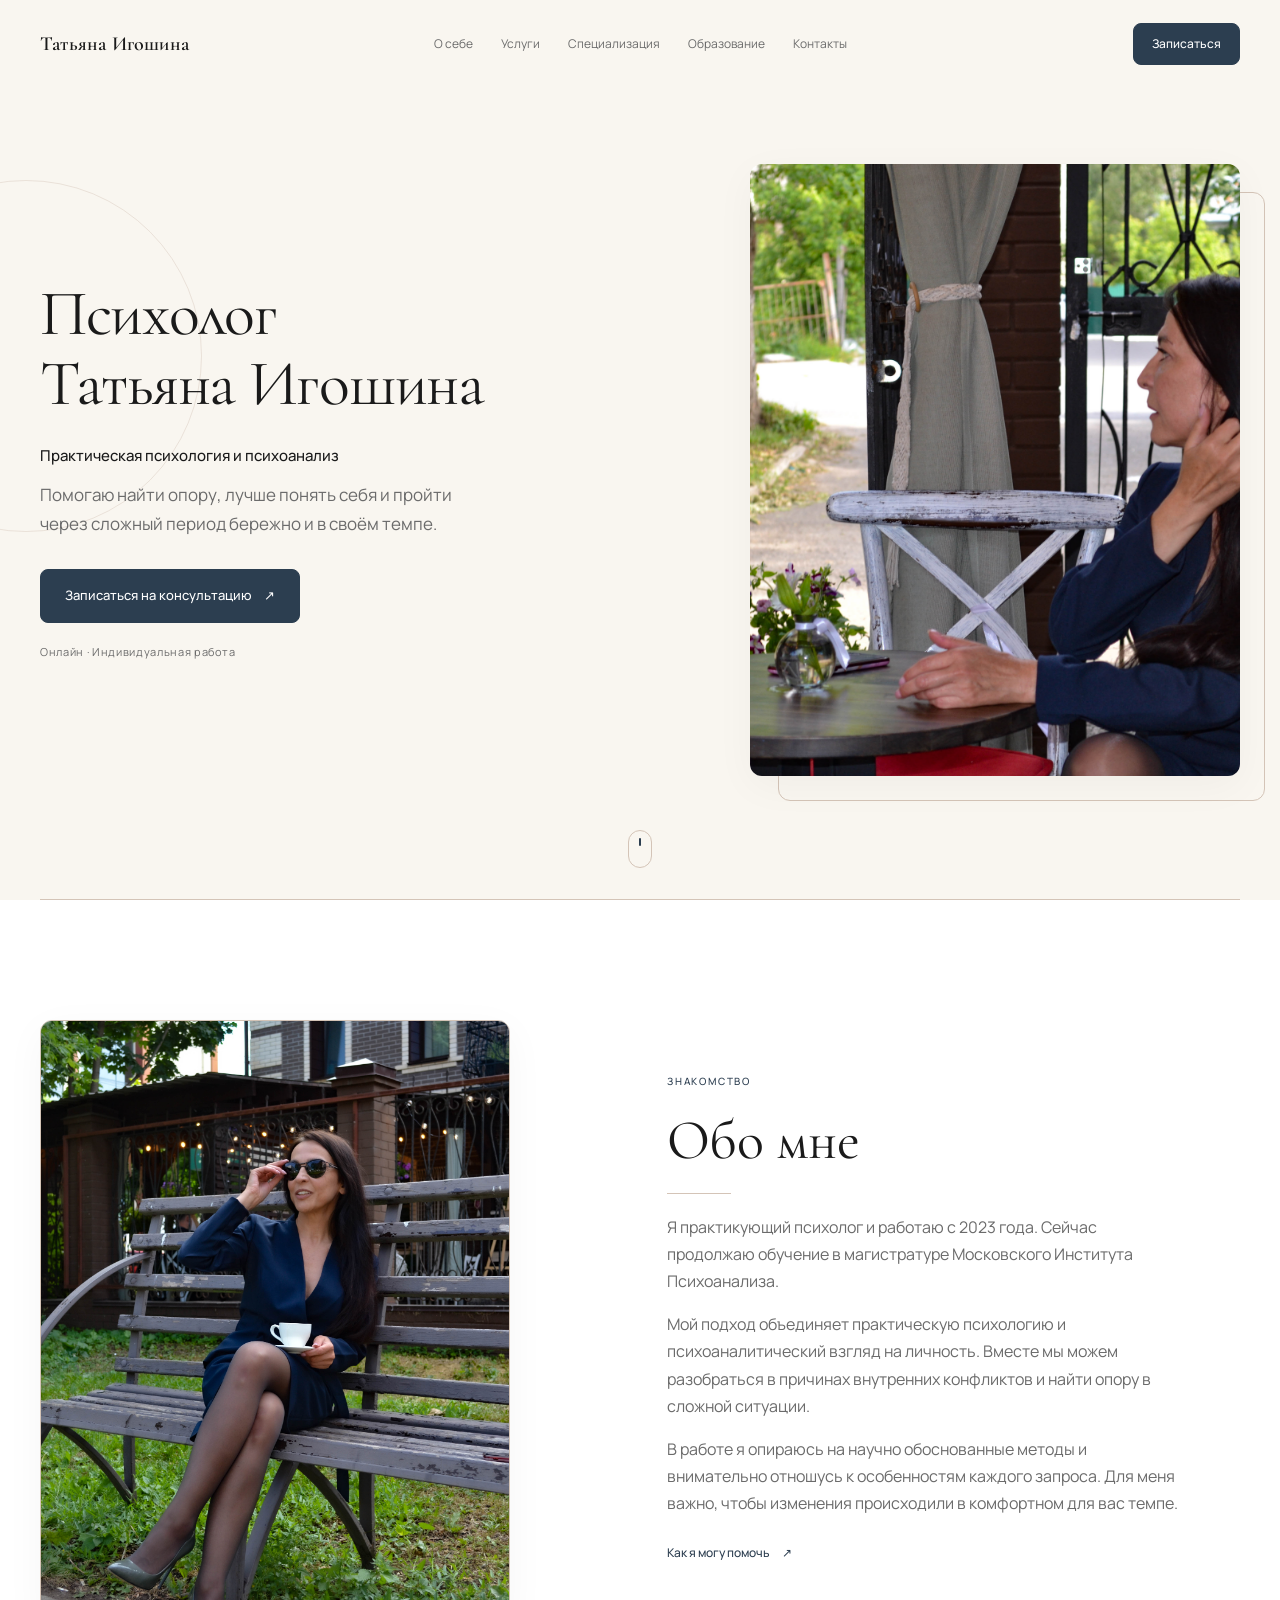
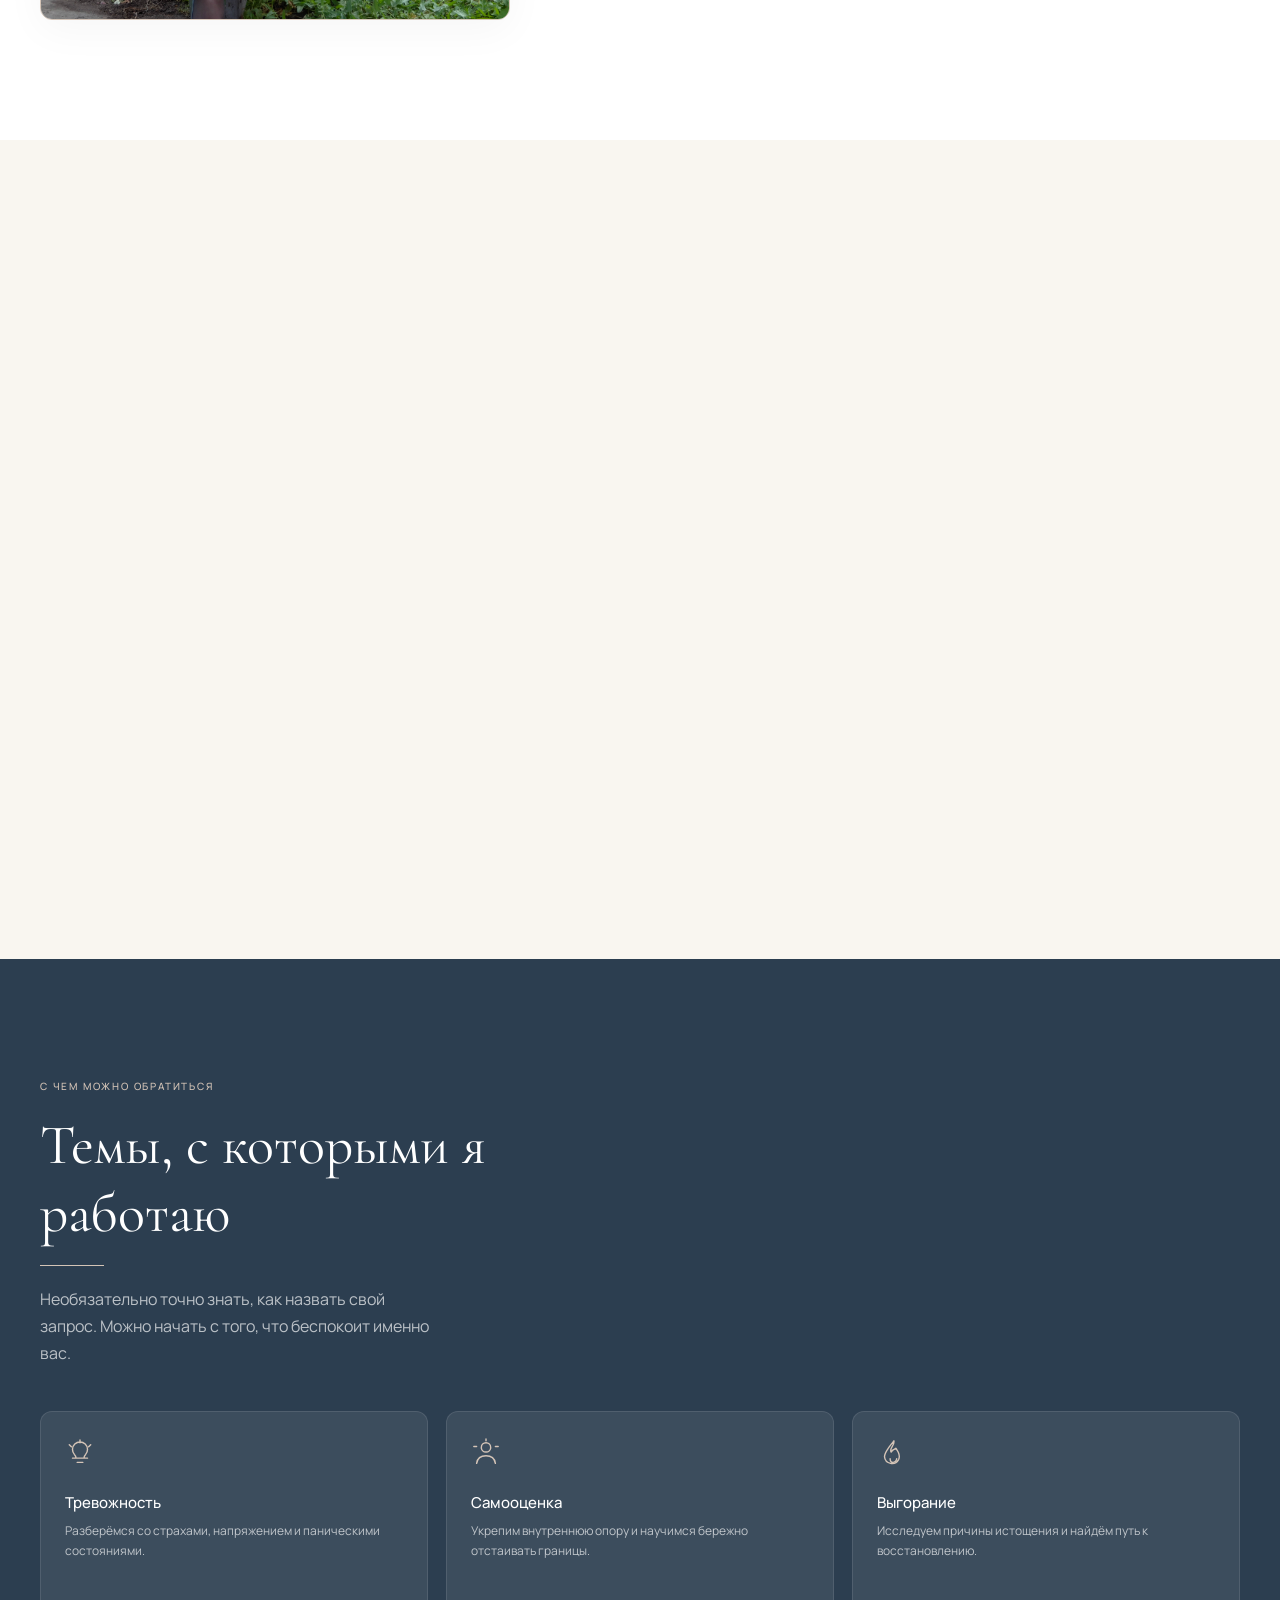
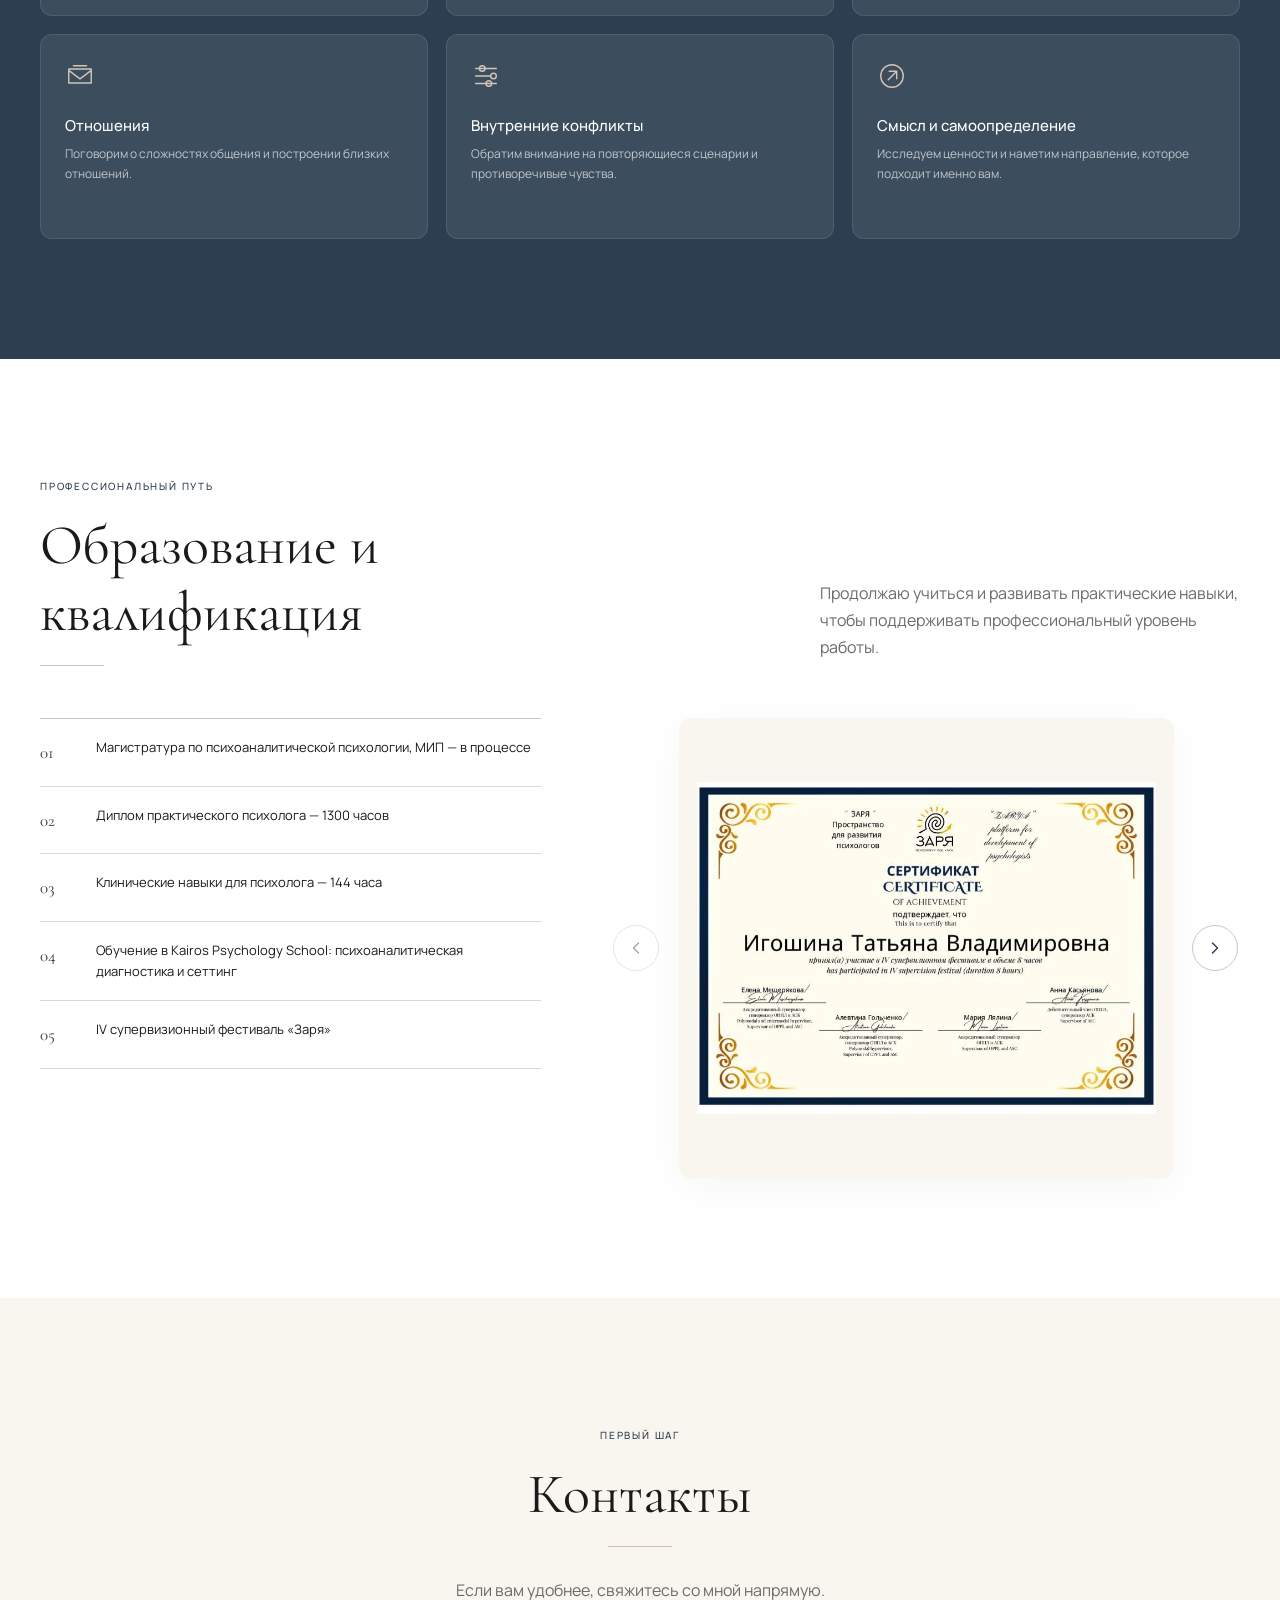
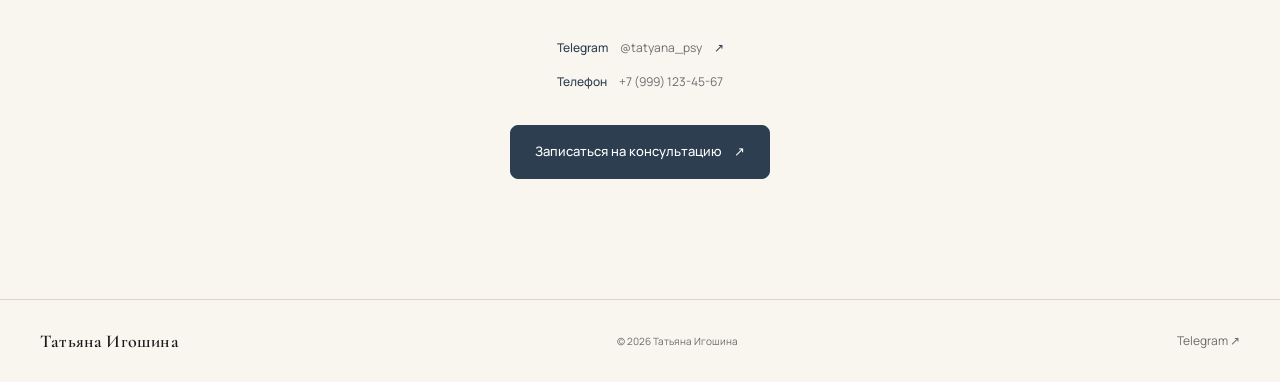
==== index.html @ d83c14a1 "initial commit" ====
<!doctype html>
<html lang="ru">
<head>
  <meta charset="utf-8">
  <meta name="viewport" content="width=device-width, initial-scale=1">
  <meta name="theme-color" content="#F9F6F0">
  <meta name="description" content="Татьяна Игошина — психолог. Практическая психология и психоанализ. Онлайн-консультации.">
  <title>Татьяна Игошина — психолог</title>
  <link rel="stylesheet" href="css/style.css">
  <script src="js/main.js" defer></script>
</head>
<body>
  <header class="site-header" id="site-header">
    <div class="container header-inner">
      <a class="wordmark" href="#home" aria-label="Татьяна Игошина — на главную">Татьяна Игошина</a>
      <button class="menu-toggle" type="button" aria-label="Открыть меню" aria-expanded="false" aria-controls="primary-nav">
        <span></span>
        <span></span>
      </button>
      <nav class="primary-nav" id="primary-nav" aria-label="Основная навигация">
        <a href="#about">О себе</a>
        <a href="#services">Услуги</a>
        <a href="#specialization">Специализация</a>
        <a href="#education">Образование</a>
        <a href="#contacts">Контакты</a>
      </nav>
      <a class="button button-header" href="booking.html">Записаться</a>
    </div>
  </header>

  <main>
    <section class="hero" id="home">
      <div class="container hero-layout">
        <div class="hero-copy reveal">
          <h1>Психолог<br>Татьяна Игошина</h1>
          <p class="hero-subtitle">Практическая психология и психоанализ</p>
          <p class="hero-description">Помогаю найти опору, лучше понять себя и пройти через сложный период бережно и в своём темпе.</p>
          <a class="button" href="booking.html">Записаться на консультацию <span aria-hidden="true">↗</span></a>
          <span class="hero-note">Онлайн · Индивидуальная работа</span>
        </div>
        <div class="hero-image-wrap reveal">
          <img class="hero-image" src="images/photo-2.jpeg" alt="Психолог Татьяна Игошина" fetchpriority="high">
        </div>
      </div>
      <a class="scroll-cue" href="#about" aria-label="Прокрутить к разделу «Обо мне»"><span></span></a>
    </section>

    <section class="section about-section" id="about">
      <div class="container about-layout">
        <div class="about-image-wrap reveal">
          <img class="about-image" src="images/photo-3.jpeg" alt="Татьяна Игошина, психолог" loading="lazy">
        </div>
        <div class="about-copy reveal">
          <p class="eyebrow">Знакомство</p>
          <h2>Обо мне</h2>
          <p>Я практикующий психолог и работаю с 2023 года. Сейчас продолжаю обучение в магистратуре Московского Института Психоанализа.</p>
          <p>Мой подход объединяет практическую психологию и психоаналитический взгляд на личность. Вместе мы можем разобраться в причинах внутренних конфликтов и найти опору в сложной ситуации.</p>
          <p>В работе я опираюсь на научно обоснованные методы и внимательно отношусь к особенностям каждого запроса. Для меня важно, чтобы изменения происходили в комфортном для вас темпе.</p>
          <a class="text-link" href="#services">Как я могу помочь <span aria-hidden="true">↗</span></a>
        </div>
      </div>
    </section>

    <section class="section services-section" id="services">
      <div class="container">
        <div class="section-heading reveal">
          <div>
            <p class="eyebrow">Формат работы</p>
            <h2>Услуги</h2>
          </div>
          <p class="section-intro">Выберем формат, который подходит вашему запросу и тому, что происходит в вашей жизни сейчас.</p>
        </div>
        <div class="service-grid">
          <article class="service-card reveal">
            <span class="card-number">01</span>
            <h3>Психологическое консультирование</h3>
            <p>Разбор конкретной ситуации, поиск ресурсов и возможных путей решения. Подходит, когда важно прояснить происходящее и определить следующие шаги.</p>
            <div class="service-price">
              <span class="price">3000 ₽</span>
              <span class="price-caption">онлайн-консультация</span>
            </div>
            <a class="card-link" href="booking.html" aria-label="Записаться на психологическое консультирование">Записаться <span aria-hidden="true">↗</span></a>
          </article>
          <article class="service-card reveal">
            <span class="card-number">02</span>
            <h3>Психоаналитическая терапия</h3>
            <p>Более глубокая работа с внутренними переживаниями, повторяющимися жизненными сценариями и бессознательными процессами.</p>
            <div class="service-price">
              <span class="price">3000 ₽</span>
              <span class="price-caption">онлайн-консультация</span>
            </div>
            <a class="card-link" href="booking.html" aria-label="Записаться на психоаналитическую терапию">Записаться <span aria-hidden="true">↗</span></a>
          </article>
        </div>
      </div>
    </section>

    <section class="section specialization-section" id="specialization">
      <div class="container specialization-layout">
        <div class="specialization-heading reveal">
          <p class="eyebrow">С чем можно обратиться</p>
          <h2>Темы, с которыми я работаю</h2>
          <p>Необязательно точно знать, как назвать свой запрос. Можно начать с того, что беспокоит именно вас.</p>
        </div>
        <div class="specialization-grid">
          <article class="specialization-card reveal">
            <svg class="specialization-icon" viewBox="0 0 32 32" aria-hidden="true"><path d="M8 21.5h16M10 17.5a8 8 0 1 1 12 0c-1.2 1.1-1.8 2.2-1.8 4h-8.4c0-1.8-.6-2.9-1.8-4ZM13 26h6M16 2v3M4.6 7.2l2.2 2.2M27.4 7.2l-2.2 2.2"/></svg>
            <h3>Тревожность</h3>
            <p>Разберёмся со страхами, напряжением и паническими состояниями.</p>
          </article>
          <article class="specialization-card reveal">
            <svg class="specialization-icon" viewBox="0 0 32 32" aria-hidden="true"><circle cx="16" cy="10" r="5"/><path d="M6 27c.8-5.3 4.2-8 10-8s9.2 2.7 10 8M3 9h3M26 9h3M16 1v2"/></svg>
            <h3>Самооценка</h3>
            <p>Укрепим внутреннюю опору и научимся бережно отстаивать границы.</p>
          </article>
          <article class="specialization-card reveal">
            <svg class="specialization-icon" viewBox="0 0 32 32" aria-hidden="true"><path d="M18 3c1 6-5 7-3 12 1-2 3-3 5-4 4 5 5 8 3 12a8 8 0 0 1-15-3c0-5 4-9 10-17Z"/><path d="M14 22c0 2 1 4 3 4s4-2 4-4"/></svg>
            <h3>Выгорание</h3>
            <p>Исследуем причины истощения и найдём путь к восстановлению.</p>
          </article>
          <article class="specialization-card reveal">
            <svg class="specialization-icon" viewBox="0 0 32 32" aria-hidden="true"><path d="M4 8.5h24v15H4zM4 10l12 9 12-9M9 5h14"/></svg>
            <h3>Отношения</h3>
            <p>Поговорим о сложностях общения и построении близких отношений.</p>
          </article>
          <article class="specialization-card reveal">
            <svg class="specialization-icon" viewBox="0 0 32 32" aria-hidden="true"><path d="M5 8h22M5 16h16M5 24h22"/><circle cx="24" cy="16" r="3"/><circle cx="12" cy="8" r="3"/><circle cx="19" cy="24" r="3"/></svg>
            <h3>Внутренние конфликты</h3>
            <p>Обратим внимание на повторяющиеся сценарии и противоречивые чувства.</p>
          </article>
          <article class="specialization-card reveal">
            <svg class="specialization-icon" viewBox="0 0 32 32" aria-hidden="true"><circle cx="16" cy="16" r="12"/><path d="M12 20 21 11M13 11h8v8"/></svg>
            <h3>Смысл и самоопределение</h3>
            <p>Исследуем ценности и наметим направление, которое подходит именно вам.</p>
          </article>
        </div>
      </div>
    </section>

    <section class="section education-section" id="education">
      <div class="container">
        <div class="section-heading education-heading reveal">
          <div>
            <p class="eyebrow">Профессиональный путь</p>
            <h2>Образование и квалификация</h2>
          </div>
          <p class="section-intro">Продолжаю учиться и развивать практические навыки, чтобы поддерживать профессиональный уровень работы.</p>
        </div>
        <div class="education-layout">
          <div class="education-list reveal">
            <div class="education-item">
              <span class="education-marker">01</span>
              <p>Магистратура по психоаналитической психологии, МИП — в процессе</p>
            </div>
            <div class="education-item">
              <span class="education-marker">02</span>
              <p>Диплом практического психолога — 1300 часов</p>
            </div>
            <div class="education-item">
              <span class="education-marker">03</span>
              <p>Клинические навыки для психолога — 144 часа</p>
            </div>
            <div class="education-item">
              <span class="education-marker">04</span>
              <p>Обучение в Kairos Psychology School: психоаналитическая диагностика и сеттинг</p>
            </div>
            <div class="education-item">
              <span class="education-marker">05</span>
              <p>IV супервизионный фестиваль «Заря»</p>
            </div>
          </div>
          <div class="diploma-slider reveal" data-active-slide="0" role="region" aria-roledescription="Карусель дипломов" aria-label="Документы об образовании">
            <button class="slider-arrow slider-arrow-previous" type="button" aria-label="Предыдущий диплом">
              <svg viewBox="0 0 24 24" aria-hidden="true"><path d="m15 18-6-6 6-6"/></svg>
            </button>
            <div class="diploma-viewport" aria-live="polite">
              <div class="diploma-track">
            <a class="diploma-slide" href="images/diploma-1.jpeg" target="_blank" rel="noopener noreferrer" aria-label="Открыть документ об образовании 1">
              <img src="images/diploma-1.jpeg" alt="Документ об образовании 1" loading="lazy">
            </a>
            <a class="diploma-slide" href="images/diploma-2.jpeg" target="_blank" rel="noopener noreferrer" aria-label="Открыть документ об образовании 2" inert>
              <img src="images/diploma-2.jpeg" alt="Документ об образовании 2" loading="lazy">
            </a>
            <a class="diploma-slide" href="images/diploma-3.jpeg" target="_blank" rel="noopener noreferrer" aria-label="Открыть документ об образовании 3" inert>
              <img src="images/diploma-3.jpeg" alt="Документ об образовании 3" loading="lazy">
            </a>
            <a class="diploma-slide" href="images/diploma-4.jpeg" target="_blank" rel="noopener noreferrer" aria-label="Открыть документ об образовании 4" inert>
              <img src="images/diploma-4.jpeg" alt="Документ об образовании 4" loading="lazy">
            </a>
            <a class="diploma-slide" href="images/diploma-5.jpeg" target="_blank" rel="noopener noreferrer" aria-label="Открыть документ об образовании 5" inert>
              <img src="images/diploma-5.jpeg" alt="Документ об образовании 5" loading="lazy">
            </a>
            <a class="diploma-slide" href="images/diploma-6.jpeg" target="_blank" rel="noopener noreferrer" aria-label="Открыть документ об образовании 6" inert>
              <img src="images/diploma-6.jpeg" alt="Документ об образовании 6" loading="lazy">
            </a>
              </div>
            </div>
            <button class="slider-arrow slider-arrow-next" type="button" aria-label="Следующий диплом">
              <svg viewBox="0 0 24 24" aria-hidden="true"><path d="m9 18 6-6-6-6"/></svg>
            </button>
          </div>
        </div>
      </div>
    </section>

    <section class="section contacts-section" id="contacts">
      <div class="container contacts-layout contacts-simple">
        <div class="contacts-copy reveal">
          <p class="eyebrow">Первый шаг</p>
          <h2>Контакты</h2>
          <p>Если вам удобнее, свяжитесь со мной напрямую.</p>
          <div class="contact-links">
            <a href="https://t.me/tatyana_psy" target="_blank" rel="noopener noreferrer">Telegram <span>@tatyana_psy</span> <span aria-hidden="true">↗</span></a>
            <a href="tel:+79991234567">Телефон <span>+7 (999) 123-45-67</span></a>
          </div>
          <a class="button contacts-booking-link" href="booking.html">Записаться на консультацию <span aria-hidden="true">↗</span></a>
        </div>
      </div>
    </section>
  </main>

  <footer class="site-footer">
    <div class="container footer-inner">
      <a class="wordmark footer-wordmark" href="#home">Татьяна Игошина</a>
      <p>© 2026 Татьяна Игошина</p>
      <a class="footer-social" href="https://t.me/tatyana_psy" target="_blank" rel="noopener noreferrer">Telegram <span aria-hidden="true">↗</span></a>
    </div>
  </footer>
</body>
</html>
---- css/style.css ----
:root {
  --color-bg: #F9F6F0;
  --color-surface: #FFFFFF;
  --color-text: #1A1A1A;
  --color-text-muted: #6B6B6B;
  --color-accent: #2C3E50;
  --color-accent-light: #D4C4B7;
  --font-heading: "Cormorant", Georgia, serif;
  --font-body: "Manrope", Arial, sans-serif;
  --shadow-soft: 0 10px 40px rgba(0, 0, 0, 0.04);
  --shadow-hover: 0 18px 48px rgba(0, 0, 0, 0.1);
  --container-width: 1200px;
}

@font-face {
  font-family: "Cormorant";
  src: url("../fonts/CormorantGaramond-Cyrillic.woff2") format("woff2");
  font-style: normal;
  font-weight: 400 600;
  font-display: block;
  unicode-range: U+0301, U+0400-045F, U+0490-0491, U+04B0-04B1, U+2116;
}

@font-face {
  font-family: "Cormorant";
  src: url("../fonts/CormorantGaramond-LatinExt.woff2") format("woff2");
  font-style: normal;
  font-weight: 400 600;
  font-display: block;
  unicode-range: U+0100-02BA, U+02BD-02C5, U+02C7-02CC, U+02CE-02D7, U+02DD-02FF, U+0304, U+0308, U+0329, U+1D00-1DBF, U+1E00-1E9F, U+1EF2-1EFF, U+2020, U+20A0-20AB, U+20AD-20C4, U+2113, U+2C60-2C7F, U+A720-A7FF;
}

@font-face {
  font-family: "Cormorant";
  src: url("../fonts/CormorantGaramond-Latin.woff2") format("woff2");
  font-style: normal;
  font-weight: 400 600;
  font-display: block;
  unicode-range: U+0000-00FF, U+0131, U+0152-0153, U+02BB-02BC, U+02C6, U+02DA, U+02DC, U+0304, U+0308, U+0329, U+2000-206F, U+20AC, U+2122, U+2191, U+2193, U+2212, U+2215, U+FEFF, U+FFFD;
}

@font-face {
  font-family: "Manrope";
  src: url("../fonts/Manrope-Cyrillic.woff2") format("woff2");
  font-style: normal;
  font-weight: 400 500;
  font-display: block;
  unicode-range: U+0301, U+0400-045F, U+0490-0491, U+04B0-04B1, U+2116;
}

@font-face {
  font-family: "Manrope";
  src: url("../fonts/Manrope-LatinExt.woff2") format("woff2");
  font-style: normal;
  font-weight: 400 500;
  font-display: block;
  unicode-range: U+0100-02BA, U+02BD-02C5, U+02C7-02CC, U+02CE-02D7, U+02DD-02FF, U+0304, U+0308, U+0329, U+1D00-1DBF, U+1E00-1E9F, U+1EF2-1EFF, U+2020, U+20A0-20AB, U+20AD-20C4, U+2113, U+2C60-2C7F, U+A720-A7FF;
}

@font-face {
  font-family: "Manrope";
  src: url("../fonts/Manrope-Latin.woff2") format("woff2");
  font-style: normal;
  font-weight: 400 500;
  font-display: block;
  unicode-range: U+0000-00FF, U+0131, U+0152-0153, U+02BB-02BC, U+02C6, U+02DA, U+02DC, U+0304, U+0308, U+0329, U+2000-206F, U+20AC, U+2122, U+2191, U+2193, U+2212, U+2215, U+FEFF, U+FFFD;
}

* {
  box-sizing: border-box;
}

html {
  scroll-behavior: smooth;
  scroll-padding-top: 96px;
}

body {
  margin: 0;
  background: var(--color-bg);
  color: var(--color-text);
  font-family: var(--font-body);
  font-size: 16px;
  font-weight: 400;
  line-height: 1.7;
}

body,
button,
input {
  font-family: var(--font-body);
}

button,
input,
a {
  -webkit-tap-highlight-color: transparent;
}

a {
  color: inherit;
  text-decoration: none;
}

button,
input {
  font-size: inherit;
}

button:focus-visible,
input:focus-visible,
a:focus-visible {
  outline: 2px solid var(--color-accent);
  outline-offset: 4px;
}

img {
  display: block;
  max-width: 100%;
}

h1,
h2,
h3,
p {
  margin-top: 0;
}

h1,
h2,
h3 {
  color: var(--color-text);
  font-family: var(--font-heading);
  font-weight: 400;
}

h1 {
  margin-bottom: 24px;
  font-size: 64px;
  letter-spacing: -0.02em;
  line-height: 1.1;
}

h2 {
  margin-bottom: 30px;
  font-size: 56px;
  line-height: 1.2;
}

h2::after {
  display: block;
  width: 64px;
  height: 1px;
  margin-top: 18px;
  background: var(--color-accent-light);
  content: "";
}

h3 {
  margin-bottom: 16px;
  font-size: 24px;
  font-weight: 600;
  line-height: 1.25;
}

p {
  color: var(--color-text-muted);
  font-size: 16px;
  line-height: 1.7;
}

.container {
  width: min(var(--container-width), calc(100% - 80px));
  margin: 0 auto;
}

.section {
  padding: 120px 0;
}

.site-header {
  position: fixed;
  z-index: 20;
  inset: 0 0 auto;
  height: 88px;
  transition: background-color 240ms ease, box-shadow 240ms ease, backdrop-filter 240ms ease;
}

.site-header.is-scrolled {
  background: rgba(249, 246, 240, 0.92);
  box-shadow: 0 4px 24px rgba(26, 26, 26, 0.06);
  backdrop-filter: blur(14px);
}

.header-inner {
  position: relative;
  display: flex;
  height: 100%;
  align-items: center;
  justify-content: space-between;
  gap: 28px;
}

.wordmark {
  flex: 0 0 auto;
  color: var(--color-text);
  font-family: var(--font-heading);
  font-size: 20px;
  font-weight: 600;
  letter-spacing: 0.01em;
}

.primary-nav {
  position: absolute;
  left: 50%;
  display: flex;
  align-items: center;
  gap: 28px;
  transform: translateX(-50%);
}

.primary-nav a,
.footer-social {
  color: var(--color-text-muted);
  font-size: 12px;
  transition: color 180ms ease;
}

.primary-nav a:hover,
.footer-social:hover {
  color: var(--color-accent);
}

.button {
  display: inline-flex;
  min-height: 54px;
  align-items: center;
  justify-content: center;
  gap: 12px;
  padding: 0 24px;
  border: 1px solid var(--color-accent);
  border-radius: 8px;
  background: var(--color-accent);
  color: var(--color-surface);
  font-size: 13px;
  font-weight: 500;
  line-height: 1.3;
  transition: background-color 180ms ease, border-color 180ms ease, transform 180ms ease;
}

.button:hover {
  transform: translateY(-2px);
  border-color: #1F2F3D;
  background: #1F2F3D;
}

.button-header {
  justify-content: flex-end;
  min-height: 42px;
  padding: 0 18px;
  font-size: 12px;
}

.menu-toggle {
  display: none;
}

.hero {
  position: relative;
  display: flex;
  min-height: 100vh;
  align-items: center;
  padding: 112px 0 72px;
  overflow: hidden;
}

.hero::after {
  position: absolute;
  right: max(20px, calc((100% - var(--container-width)) / 2));
  bottom: 0;
  left: max(20px, calc((100% - var(--container-width)) / 2));
  height: 1px;
  background: var(--color-accent-light);
  content: "";
}

.hero::before {
  position: absolute;
  top: 20%;
  left: -150px;
  width: 350px;
  height: 350px;
  border: 1px solid rgba(212, 196, 183, 0.42);
  border-radius: 50%;
  content: "";
  pointer-events: none;
}

.hero-layout {
  display: grid;
  grid-template-columns: 1fr 0.88fr;
  align-items: center;
  gap: 72px;
}

.hero-copy {
  max-width: 590px;
  padding: 32px 0;
}

.eyebrow {
  margin-bottom: 18px;
  color: var(--color-accent);
  font-size: 10px;
  font-weight: 500;
  letter-spacing: 0.18em;
  line-height: 1.5;
  text-transform: uppercase;
}

.hero-copy h1 {
  max-width: 600px;
}

.hero-subtitle {
  margin-bottom: 12px;
  color: var(--color-text);
  font-size: 15px;
  font-weight: 500;
}

.hero-description {
  max-width: 460px;
  margin-bottom: 30px;
  font-size: 17px;
}

.hero-note {
  display: block;
  margin-top: 20px;
  color: var(--color-text-muted);
  font-size: 11px;
  letter-spacing: 0.06em;
}

.hero-image-wrap {
  position: relative;
  width: 100%;
  max-width: 490px;
  justify-self: end;
}

.hero-image-wrap::before {
  position: absolute;
  z-index: -1;
  top: 28px;
  right: -25px;
  bottom: -25px;
  left: 28px;
  border: 1px solid var(--color-accent-light);
  border-radius: 12px;
  content: "";
}

.hero-image {
  width: 100%;
  height: min(68vh, 640px);
  min-height: 430px;
  border-radius: 12px;
  box-shadow: var(--shadow-soft);
  object-fit: cover;
  object-position: center 35%;
}

.scroll-cue {
  position: absolute;
  bottom: 32px;
  left: 50%;
  display: flex;
  width: 24px;
  height: 38px;
  justify-content: center;
  border: 1px solid var(--color-accent-light);
  border-radius: 20px;
  transform: translateX(-50%);
}

.scroll-cue span {
  width: 2px;
  height: 8px;
  margin-top: 7px;
  border-radius: 2px;
  background: var(--color-accent);
  animation: scroll-pulse 1.6s ease-in-out infinite;
}

.about-section {
  background: var(--color-surface);
}

.about-layout {
  display: grid;
  grid-template-columns: 0.92fr 1fr;
  align-items: center;
  gap: 100px;
}

.about-image-wrap {
  position: relative;
  max-width: 470px;
}

.about-image {
  width: 100%;
  height: 600px;
  border: 1px solid var(--color-accent-light);
  border-radius: 12px;
  box-shadow: var(--shadow-soft);
  object-fit: cover;
  object-position: center;
}

.about-copy {
  max-width: 520px;
}

.about-copy h2 {
  margin-bottom: 20px;
}

.about-copy p:not(.eyebrow) {
  margin-bottom: 16px;
}

.text-link {
  display: inline-flex;
  align-items: center;
  gap: 12px;
  margin-top: 10px;
  color: var(--color-accent);
  font-size: 12px;
  font-weight: 500;
}

.text-link span,
.card-link span {
  transition: transform 180ms ease;
}

.text-link:hover span,
.card-link:hover span {
  transform: translate(3px, -3px);
}

.section-heading {
  display: flex;
  align-items: end;
  justify-content: space-between;
  gap: 48px;
  margin-bottom: 52px;
}

.section-heading h2 {
  margin-bottom: 0;
}

.section-intro {
  max-width: 420px;
  margin-bottom: 4px;
}

.service-grid {
  display: grid;
  grid-template-columns: repeat(2, minmax(0, 1fr));
  gap: 28px;
}

.service-card {
  position: relative;
  display: flex;
  min-height: 390px;
  flex-direction: column;
  padding: 40px;
  border-radius: 12px;
  background: var(--color-surface);
  box-shadow: var(--shadow-soft);
  transition: transform 240ms ease, box-shadow 240ms ease;
}

.service-card:hover {
  transform: translateY(-5px);
  box-shadow: var(--shadow-hover);
}

.card-number {
  display: block;
  margin-bottom: 26px;
  color: var(--color-accent-light);
  font-family: var(--font-heading);
  font-size: 21px;
}

.service-card h3 {
  max-width: 430px;
}

.service-card > p {
  max-width: 480px;
  margin-bottom: 26px;
}

.service-price {
  display: flex;
  align-items: baseline;
  gap: 12px;
  margin-top: auto;
}

.price {
  color: var(--color-accent);
  font-size: 25px;
  font-weight: 500;
  letter-spacing: -0.04em;
}

.price-caption {
  color: var(--color-text-muted);
  font-size: 11px;
}

.card-link {
  display: flex;
  align-items: center;
  justify-content: space-between;
  margin-top: 22px;
  padding: 13px 16px;
  border: 1px solid var(--color-accent);
  border-radius: 8px;
  background: transparent;
  color: var(--color-accent);
  font-size: 12px;
  font-weight: 500;
  transition: background-color 200ms ease, color 200ms ease, box-shadow 200ms ease, transform 200ms ease;
}

.card-link:hover {
  transform: translateY(-2px);
  background: var(--color-accent);
  color: var(--color-surface);
  box-shadow: 0 8px 20px rgba(44, 62, 80, 0.2);
}

.specialization-section {
  background: var(--color-accent);
}

.specialization-layout {
  display: grid;
  grid-template-columns: 1fr;
  gap: 44px;
}

.specialization-heading .eyebrow {
  color: var(--color-accent-light);
}

.specialization-heading h2 {
  max-width: 620px;
  margin-bottom: 20px;
  color: var(--color-surface);
}

.specialization-heading > p:last-child {
  max-width: 390px;
  margin-bottom: 0;
  color: rgba(255, 255, 255, 0.68);
}

.specialization-grid {
  display: grid;
  grid-template-columns: repeat(3, minmax(0, 1fr));
  gap: 18px;
}

.specialization-card {
  min-height: 205px;
  padding: 26px 24px;
  border: 1px solid rgba(255, 255, 255, 0.1);
  border-radius: 12px;
  background: rgba(255, 255, 255, 0.08);
  transition: transform 240ms ease, background-color 240ms ease, box-shadow 240ms ease;
}

.specialization-card:hover {
  transform: translateY(-5px);
  background: rgba(255, 255, 255, 0.13);
  box-shadow: 0 14px 34px rgba(12, 24, 35, 0.2);
}

.specialization-icon {
  width: 30px;
  height: 30px;
  margin-bottom: 16px;
  fill: none;
  stroke: var(--color-accent-light);
  stroke-linecap: round;
  stroke-linejoin: round;
  stroke-width: 1.5;
}

.specialization-card h3 {
  margin-bottom: 8px;
  color: var(--color-surface);
  font-family: var(--font-body);
  font-size: 15px;
  font-weight: 500;
  line-height: 1.4;
}

.specialization-card p {
  margin-bottom: 0;
  color: rgba(255, 255, 255, 0.68);
  font-size: 12px;
  line-height: 1.6;
}

.education-section {
  background: var(--color-surface);
}

.education-heading {
  align-items: end;
}

.education-heading h2 {
  max-width: 540px;
}

.education-layout {
  display: grid;
  grid-template-columns: 0.8fr 1fr;
  align-items: start;
  gap: 72px;
}

.education-list {
  border-top: 1px solid var(--color-accent-light);
}

.education-item {
  display: grid;
  grid-template-columns: 42px 1fr;
  gap: 14px;
  padding: 18px 0;
  border-bottom: 1px solid rgba(212, 196, 183, 0.7);
}

.education-marker {
  padding-top: 2px;
  color: var(--color-accent);
  font-family: var(--font-heading);
  font-size: 17px;
}

.education-item p {
  margin-bottom: 0;
  color: var(--color-text);
  font-size: 13px;
  line-height: 1.6;
}

.diploma-slider {
  display: grid;
  grid-template-columns: 48px minmax(0, 1fr) 48px;
  align-items: center;
  gap: 18px;
  min-width: 0;
}

.diploma-viewport {
  min-width: 0;
  overflow: hidden;
  border-radius: 12px;
  background: var(--color-bg);
  box-shadow: var(--shadow-soft);
}

.diploma-track {
  display: flex;
  align-items: stretch;
  transition: transform 520ms cubic-bezier(0.22, 0.61, 0.36, 1);
  will-change: transform;
}

.diploma-slider[data-active-slide="0"] .diploma-track {
  transform: translateX(0);
}

.diploma-slider[data-active-slide="1"] .diploma-track {
  transform: translateX(-100%);
}

.diploma-slider[data-active-slide="2"] .diploma-track {
  transform: translateX(-200%);
}

.diploma-slider[data-active-slide="3"] .diploma-track {
  transform: translateX(-300%);
}

.diploma-slider[data-active-slide="4"] .diploma-track {
  transform: translateX(-400%);
}

.diploma-slider[data-active-slide="5"] .diploma-track {
  transform: translateX(-500%);
}

.diploma-slide {
  display: flex;
  flex: 0 0 100%;
  min-width: 0;
  height: 460px;
  align-items: center;
  justify-content: center;
  padding: 18px;
}

.diploma-slide img {
  width: 100%;
  height: 100%;
  object-fit: contain;
}

.slider-arrow {
  display: flex;
  width: 46px;
  height: 46px;
  align-items: center;
  justify-content: center;
  padding: 0;
  border: 1px solid var(--color-accent-light);
  border-radius: 50%;
  background: var(--color-surface);
  color: var(--color-accent);
  cursor: pointer;
  transition: background-color 180ms ease, color 180ms ease, box-shadow 180ms ease, transform 180ms ease;
}

.slider-arrow:hover {
  transform: scale(1.06);
  background: var(--color-accent);
  color: var(--color-surface);
  box-shadow: var(--shadow-soft);
}

.slider-arrow svg {
  width: 20px;
  height: 20px;
  fill: none;
  stroke: currentColor;
  stroke-linecap: round;
  stroke-linejoin: round;
  stroke-width: 1.7;
}

.slider-arrow:disabled {
  opacity: 0.45;
  cursor: default;
}

.slider-arrow:disabled:hover {
  transform: none;
  background: var(--color-surface);
  color: var(--color-accent);
  box-shadow: none;
}

.contacts-section {
  background: var(--color-bg);
}

.contacts-layout {
  display: grid;
  grid-template-columns: 0.9fr 0.8fr;
  align-items: start;
  gap: 100px;
}

.contacts-simple {
  display: block;
}

.contacts-simple .contacts-copy {
  max-width: 720px;
  margin: 0 auto;
  text-align: center;
}

.contacts-simple .contacts-copy h2 {
  max-width: none;
}

.contacts-simple .contacts-copy h2::after {
  margin-right: auto;
  margin-left: auto;
}

.contacts-simple .contacts-copy > p:not(.eyebrow) {
  max-width: none;
}

.contacts-simple .contact-links {
  justify-items: center;
}

.contacts-booking-link {
  margin-top: 32px;
}

.contacts-copy {
  max-width: 470px;
  padding-top: 10px;
}

.contacts-copy h2 {
  max-width: 440px;
}

.contacts-copy > p:not(.eyebrow) {
  max-width: 420px;
}

.contact-links {
  display: grid;
  gap: 14px;
  margin-top: 34px;
}

.contact-links a {
  display: flex;
  align-items: center;
  gap: 12px;
  color: var(--color-accent);
  font-size: 12px;
  font-weight: 500;
}

.contact-links a span:first-of-type {
  color: var(--color-text-muted);
  font-weight: 400;
}

.contact-form {
  display: flex;
  flex-direction: column;
  padding: 36px;
  border-radius: 12px;
  background: var(--color-surface);
  box-shadow: var(--shadow-soft);
}

.contact-form label {
  margin: 0 0 8px;
  color: var(--color-text);
  font-size: 12px;
  font-weight: 500;
}

.contact-form input {
  width: 100%;
  min-height: 52px;
  margin-bottom: 20px;
  padding: 0 14px;
  border: 1px solid rgba(212, 196, 183, 0.8);
  border-radius: 6px;
  background: var(--color-surface);
  color: var(--color-text);
  font-size: 13px;
  transition: border-color 180ms ease, box-shadow 180ms ease;
}

.contact-form input::placeholder {
  color: #A19B96;
}

.contact-form input:focus {
  border-color: var(--color-accent);
  box-shadow: 0 0 0 3px rgba(44, 62, 80, 0.08);
  outline: none;
}

.form-hint {
  margin-top: -14px;
  margin-bottom: 22px;
  color: var(--color-text-muted);
  font-size: 10px;
}

.form-submit {
  width: 100%;
  cursor: pointer;
}

.form-disclaimer {
  margin: 12px 0 0;
  font-size: 10px;
  line-height: 1.5;
  text-align: center;
}

.confirmation-modal {
  width: min(440px, calc(100% - 32px));
  max-width: none;
  max-height: calc(100% - 32px);
  padding: 0;
  overflow: auto;
  border: 0;
  border-radius: 12px;
  background: transparent;
  color: var(--color-text);
}

.confirmation-modal::backdrop {
  background: rgba(26, 26, 26, 0.58);
  backdrop-filter: blur(3px);
}

.confirmation-modal[open] {
  animation: modal-enter 240ms ease both;
}

.confirmation-content {
  display: flex;
  flex-direction: column;
  align-items: center;
  padding: 42px 38px 36px;
  border-radius: 12px;
  background: var(--color-surface);
  box-shadow: var(--shadow-hover);
  text-align: center;
}

.success-check {
  width: 124px;
  height: 124px;
  margin-bottom: 22px;
  overflow: visible;
}

.success-check-circle,
.success-check-mark {
  fill: none;
  stroke: var(--color-accent);
  stroke-linecap: round;
  stroke-linejoin: round;
}

.success-check-circle {
  stroke-width: 3;
  stroke-dasharray: 302;
  stroke-dashoffset: 302;
  animation: draw-success-circle 900ms ease forwards;
}

.success-check-mark {
  stroke-width: 4;
  stroke-dasharray: 68;
  stroke-dashoffset: 68;
  animation: draw-success-mark 550ms 650ms ease forwards;
}

.confirmation-message {
  max-width: 340px;
  margin-bottom: 26px;
  color: var(--color-text);
  font-family: var(--font-heading);
  font-size: 27px;
  line-height: 1.25;
}

.confirmation-close {
  min-width: 150px;
  cursor: pointer;
}

.booking-page {
  min-height: calc(100vh - 76px);
}

.booking-section {
  display: flex;
  min-height: calc(100vh - 76px);
  align-items: center;
  padding: 144px 0 96px;
}

.booking-content {
  width: min(100%, 600px);
  margin: 0 auto;
  text-align: center;
}

.booking-content h1 {
  margin-bottom: 18px;
  font-size: 56px;
}

.booking-content h1::after {
  display: block;
  width: 64px;
  height: 1px;
  margin: 18px auto 0;
  background: var(--color-accent-light);
  content: "";
}

.booking-description {
  max-width: 520px;
  margin: 0 auto 30px;
}

.booking-form {
  max-width: 500px;
  margin: 0 auto;
  text-align: left;
}

.booking-contacts {
  display: flex;
  flex-wrap: wrap;
  justify-content: center;
  gap: 16px 32px;
  margin-top: 28px;
}

.booking-contacts a {
  display: inline-flex;
  align-items: center;
  gap: 8px;
  color: var(--color-accent);
  font-size: 12px;
  font-weight: 500;
}

.booking-contacts a span:first-of-type {
  color: var(--color-text-muted);
  font-weight: 400;
}

.site-footer {
  padding: 26px 0;
  border-top: 1px solid rgba(212, 196, 183, 0.65);
  background: var(--color-bg);
}

.footer-inner {
  display: flex;
  align-items: center;
  justify-content: space-between;
  gap: 24px;
}

.footer-wordmark {
  font-size: 18px;
}

.footer-inner p {
  margin: 0;
  font-size: 10px;
}

.reveal {
  opacity: 0;
  transform: translateY(30px);
  transition: opacity 700ms ease, transform 700ms ease;
}

.reveal.is-visible {
  opacity: 1;
  transform: translateY(0);
}

@keyframes scroll-pulse {
  0%,
  100% {
    opacity: 0.4;
    transform: translateY(0);
  }
  50% {
    opacity: 1;
    transform: translateY(8px);
  }
}

@keyframes draw-success-circle {
  to {
    stroke-dashoffset: 0;
  }
}

@keyframes draw-success-mark {
  to {
    stroke-dashoffset: 0;
  }
}

@keyframes modal-enter {
  from {
    opacity: 0;
    transform: translateY(12px) scale(0.97);
  }
  to {
    opacity: 1;
    transform: translateY(0) scale(1);
  }
}

@media (max-width: 1024px) {
  .container {
    width: min(100% - 64px, var(--container-width));
  }

  .primary-nav {
    gap: 18px;
  }

  .primary-nav a {
    font-size: 11px;
  }

  .hero-layout {
    gap: 48px;
  }

  .about-layout {
    gap: 64px;
  }

  .about-image {
    height: 520px;
  }

  .education-layout {
    grid-template-columns: 0.9fr 1fr;
    gap: 42px;
  }

  .diploma-slide {
    height: 400px;
  }

  .contacts-layout {
    gap: 64px;
  }
}

@media (max-width: 768px) {
  html {
    scroll-padding-top: 76px;
  }

  .container {
    width: min(100% - 48px, var(--container-width));
  }

  .section {
    padding: 88px 0;
  }

  .site-header {
    height: 72px;
  }

  .header-inner {
    gap: 14px;
  }

  .wordmark {
    flex: 0 0 auto;
  }

  .menu-toggle {
    display: flex;
    width: 42px;
    height: 42px;
    flex-direction: column;
    align-items: center;
    justify-content: center;
    gap: 6px;
    margin-left: auto;
    padding: 0;
    border: 1px solid var(--color-accent-light);
    border-radius: 8px;
    background: transparent;
    cursor: pointer;
  }

  .menu-toggle span {
    width: 17px;
    height: 1px;
    background: var(--color-accent);
    transition: transform 180ms ease;
  }

  .menu-toggle[aria-expanded="true"] span:first-child {
    transform: translateY(3.5px) rotate(45deg);
  }

  .menu-toggle[aria-expanded="true"] span:last-child {
    transform: translateY(-3.5px) rotate(-45deg);
  }

  .primary-nav {
    position: absolute;
    top: 72px;
    right: 0;
    left: 0;
    display: none;
    flex-direction: column;
    align-items: stretch;
    gap: 0;
    padding: 10px 24px 18px;
    background: rgba(249, 246, 240, 0.98);
    box-shadow: 0 14px 20px rgba(26, 26, 26, 0.06);
    backdrop-filter: blur(14px);
    transform: none;
  }

  .primary-nav.is-open {
    display: flex;
  }

  .primary-nav a {
    padding: 12px 0;
    border-bottom: 1px solid rgba(212, 196, 183, 0.55);
    font-size: 12px;
  }

  .primary-nav a:last-child {
    border-bottom: 0;
  }

  .button-header {
    justify-content: center;
    min-height: 40px;
    padding: 0 14px;
  }

  .hero {
    min-height: auto;
    padding: 126px 0 96px;
  }

  .hero-layout {
    grid-template-columns: 1fr 0.85fr;
    gap: 32px;
  }

  h1 {
    font-size: 52px;
  }

  h2 {
    font-size: 38px;
  }

  .hero-image {
    height: 480px;
    min-height: 0;
  }

  .hero-image-wrap::before {
    right: -14px;
    bottom: -14px;
  }

  .scroll-cue {
    bottom: 26px;
  }

  .about-layout {
    grid-template-columns: 0.85fr 1fr;
    gap: 40px;
  }

  .about-image {
    height: 470px;
  }

  .section-heading {
    align-items: start;
    gap: 28px;
  }

  .service-card {
    min-height: 410px;
    padding: 30px;
  }

  .specialization-heading h2 {
    max-width: 560px;
  }

  .specialization-grid {
    grid-template-columns: repeat(2, minmax(0, 1fr));
  }

  .education-layout {
    grid-template-columns: 1fr;
    gap: 42px;
  }

  .education-list {
    max-width: none;
  }

  .diploma-slider {
    grid-template-columns: 42px minmax(0, 1fr) 42px;
    gap: 12px;
  }

  .diploma-slide {
    height: 360px;
    padding: 14px;
  }

  .slider-arrow {
    width: 40px;
    height: 40px;
  }

  .contacts-layout {
    grid-template-columns: 1fr 0.9fr;
    gap: 40px;
  }

  .contacts-simple {
    display: block;
  }

  .contact-form {
    padding: 28px;
  }
}

@media (max-width: 600px) {
  .hero-layout {
    grid-template-columns: 1fr;
    gap: 38px;
  }

  .hero-copy {
    padding: 0;
  }

  .hero-image-wrap {
    width: min(100% - 20px, 430px);
    justify-self: center;
  }

  .hero-image {
    height: 440px;
  }

  .about-layout {
    grid-template-columns: 1fr;
    gap: 42px;
  }

  .about-image-wrap {
    width: min(100% - 18px, 460px);
    justify-self: center;
  }

  .about-image {
    height: 460px;
  }

  .about-copy {
    max-width: none;
  }

  .section-heading {
    flex-direction: column;
    gap: 18px;
  }

  .section-intro {
    max-width: 540px;
  }

  .service-grid {
    grid-template-columns: 1fr;
  }

  .service-card {
    min-height: 360px;
  }

  .specialization-grid {
    grid-template-columns: 1fr;
  }

  .education-heading {
    align-items: start;
  }

  .contacts-layout {
    grid-template-columns: 1fr;
    gap: 36px;
  }

  .contacts-simple {
    display: block;
  }

  .contacts-copy {
    max-width: none;
  }

  .contact-form {
    width: 100%;
  }
}

@media (max-width: 480px) {
  .container {
    width: calc(100% - 40px);
  }

  .section {
    padding: 72px 0;
  }

  h1 {
    font-size: 44px;
  }

  h2 {
    font-size: 34px;
  }

  .booking-section {
    min-height: calc(100vh - 72px);
    padding: 112px 0 72px;
  }

  .booking-content h1 {
    font-size: 42px;
  }

  .booking-description {
    font-size: 14px;
  }

  h3 {
    font-size: 22px;
  }

  .wordmark {
    font-size: 18px;
  }

  .button-header {
    min-height: 38px;
    padding: 0 12px;
    font-size: 11px;
  }

  .hero {
    padding-top: 112px;
  }

  .hero-description {
    font-size: 15px;
  }

  .hero-image {
    height: 380px;
  }

  .hero-image-wrap::before {
    top: 16px;
    right: -10px;
    bottom: -10px;
    left: 16px;
  }

  .about-image {
    height: 390px;
  }

  .section-heading {
    margin-bottom: 34px;
  }

  .service-card {
    min-height: 0;
    padding: 28px 24px;
  }

  .diploma-slider {
    grid-template-columns: 36px minmax(0, 1fr) 36px;
    gap: 8px;
  }

  .diploma-slide {
    height: 280px;
    padding: 10px;
  }

  .slider-arrow {
    width: 36px;
    height: 36px;
  }

  .slider-arrow svg {
    width: 17px;
    height: 17px;
  }

  .confirmation-content {
    padding: 34px 24px 28px;
  }

  .success-check {
    width: 108px;
    height: 108px;
  }

  .confirmation-message {
    font-size: 24px;
  }

  .contact-form {
    padding: 24px 20px;
  }

  .footer-inner {
    flex-wrap: wrap;
    gap: 12px 20px;
  }

  .footer-inner p {
    order: 1;
    width: 100%;
  }
}

@media (prefers-reduced-motion: reduce) {
  *,
  *::before,
  *::after {
    scroll-behavior: auto !important;
    animation-duration: 0.01ms !important;
    animation-iteration-count: 1 !important;
    transition-duration: 0.01ms !important;
  }

  .reveal {
    opacity: 1;
    transform: none;
  }
}
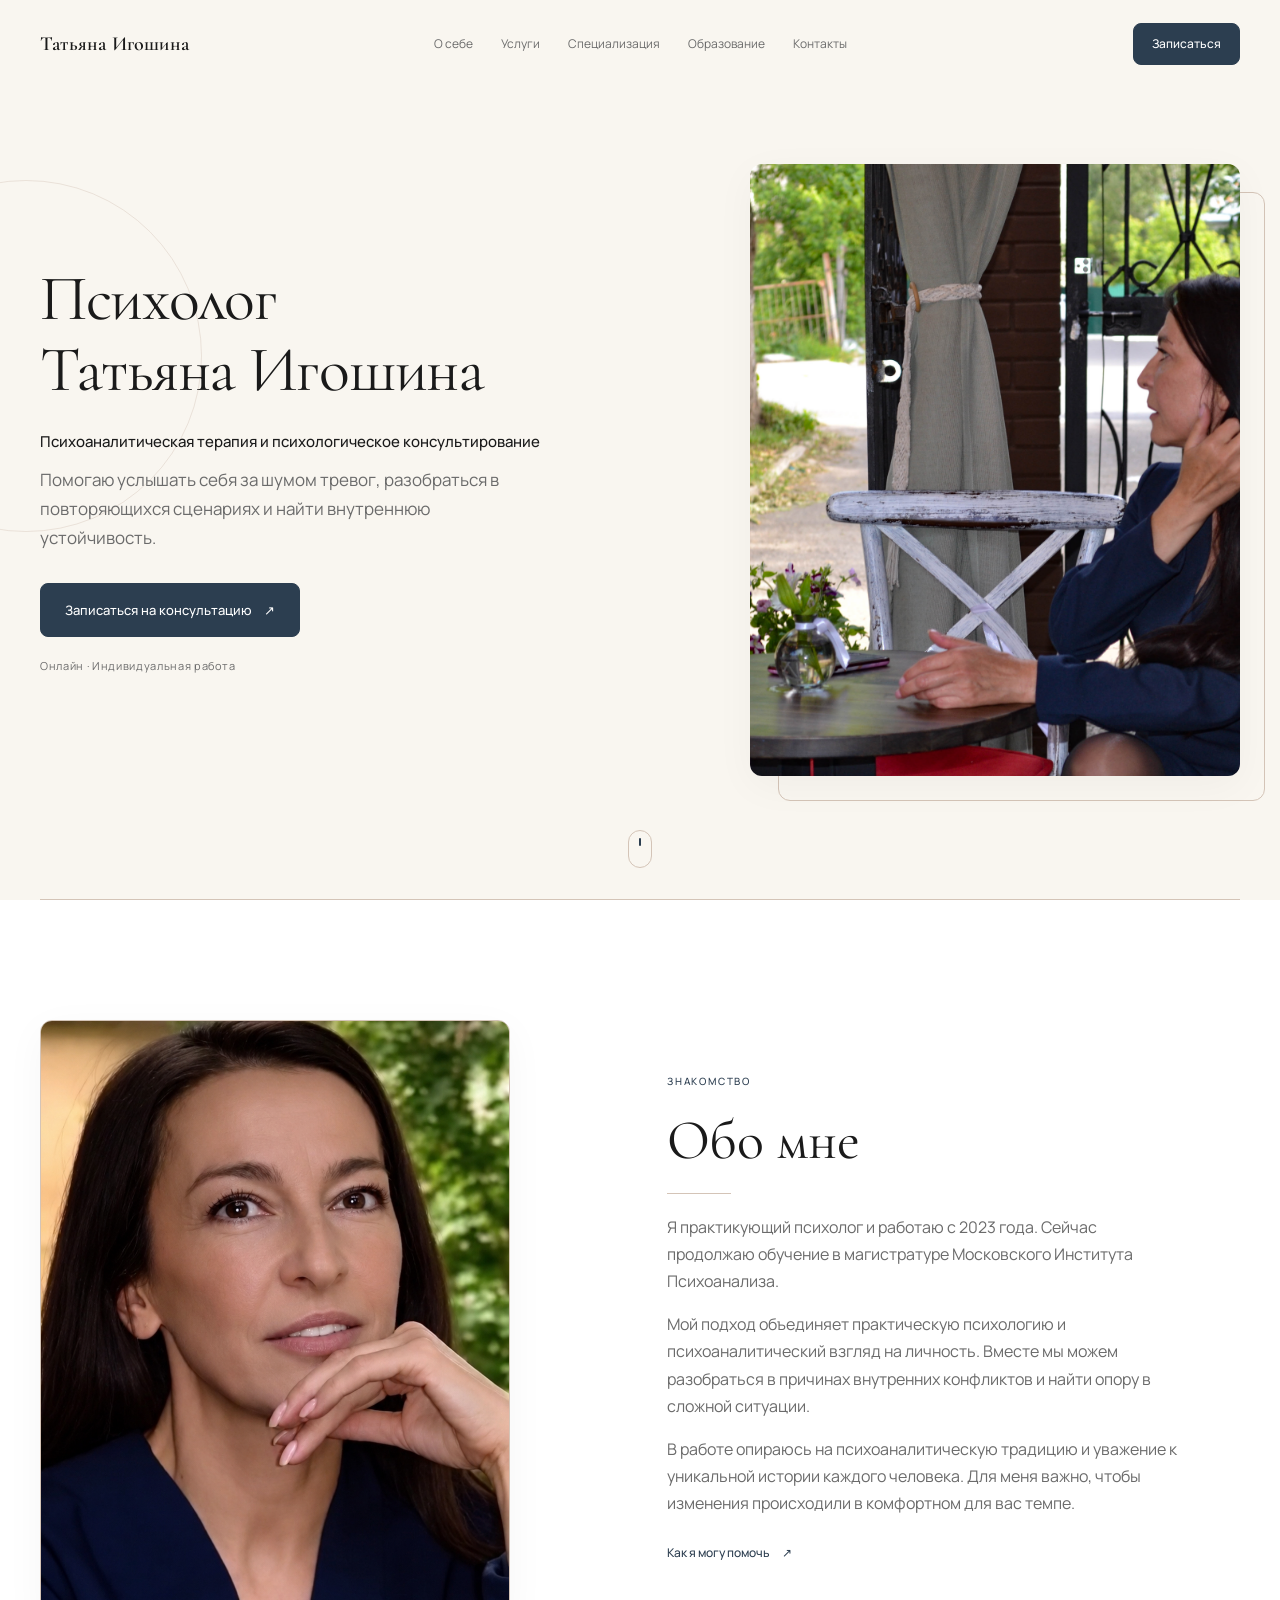
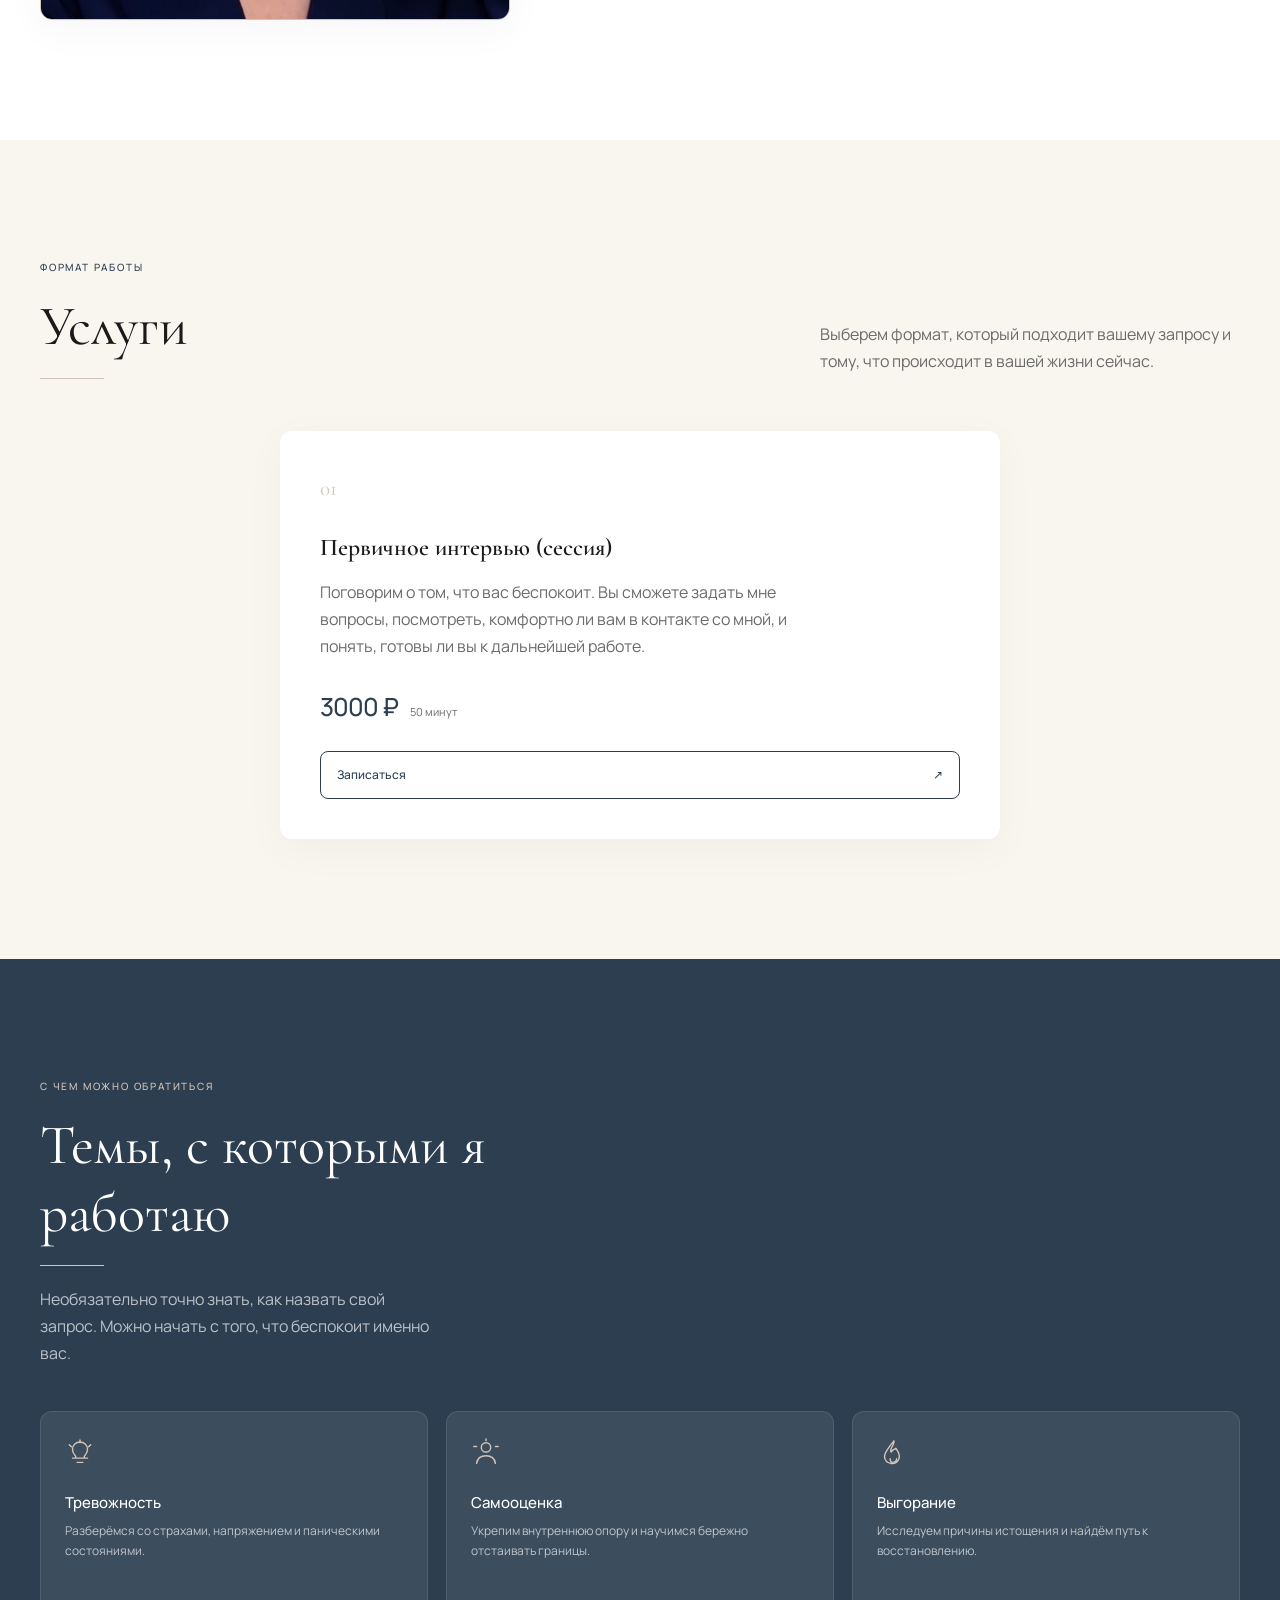
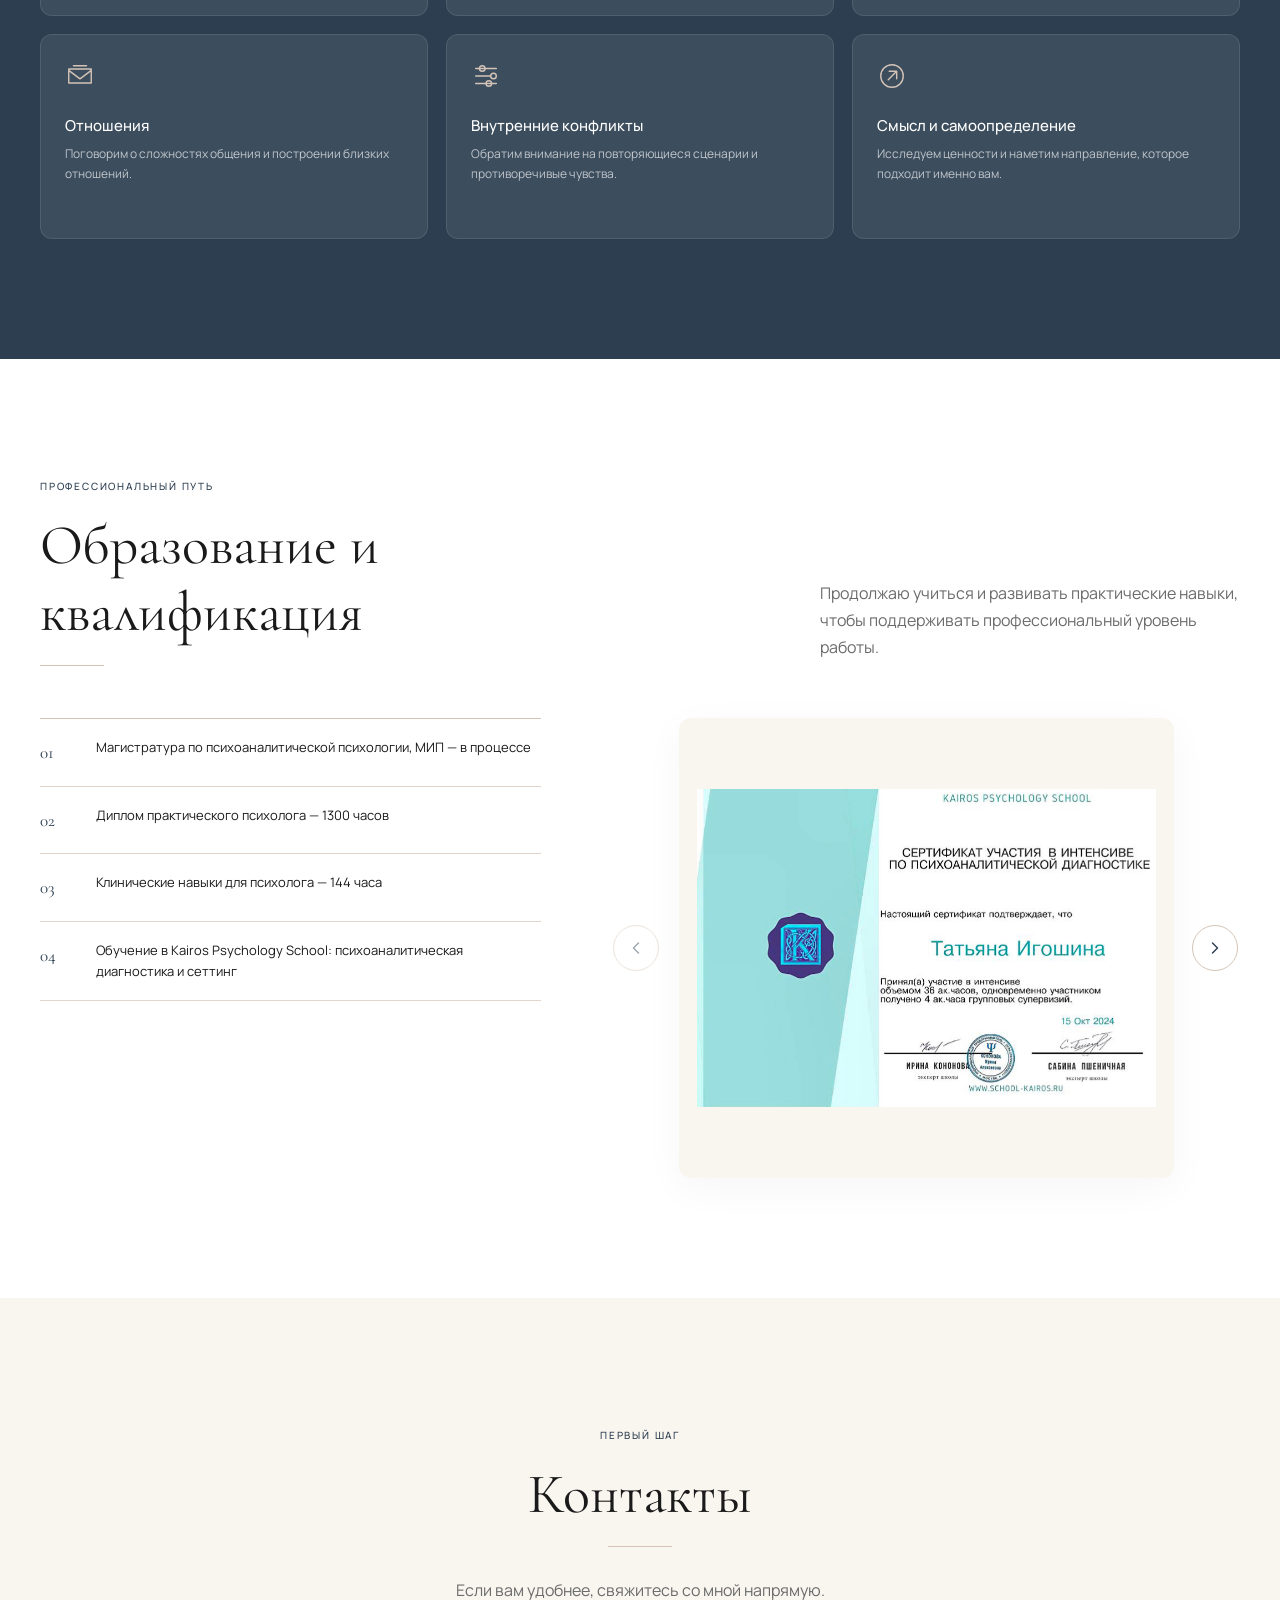
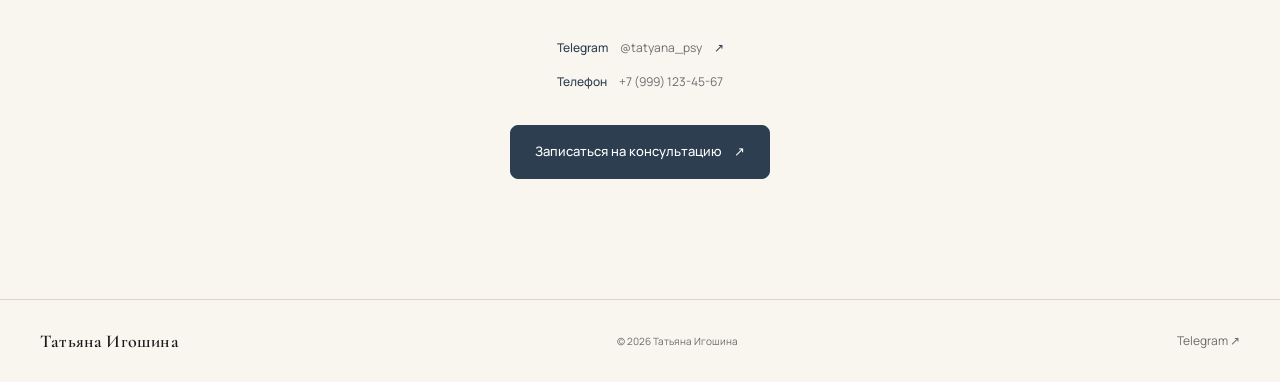
==== commit 5969d703: "правки Татьяны: тексты, фото, услуги, образование" ====
--- a/index.html
+++ b/index.html
@@ -4,7 +4,7 @@
   <meta charset="utf-8">
   <meta name="viewport" content="width=device-width, initial-scale=1">
   <meta name="theme-color" content="#F9F6F0">
-  <meta name="description" content="Татьяна Игошина — психолог. Практическая психология и психоанализ. Онлайн-консультации.">
+  <meta name="description" content="Татьяна Игошина — психолог. Психоаналитическая терапия и психологическое консультирование. Онлайн-консультации.">
   <title>Татьяна Игошина — психолог</title>
   <link rel="stylesheet" href="css/style.css">
   <script src="js/main.js" defer></script>
@@ -33,8 +33,8 @@
       <div class="container hero-layout">
         <div class="hero-copy reveal">
           <h1>Психолог<br>Татьяна Игошина</h1>
-          <p class="hero-subtitle">Практическая психология и психоанализ</p>
-          <p class="hero-description">Помогаю найти опору, лучше понять себя и пройти через сложный период бережно и в своём темпе.</p>
+          <p class="hero-subtitle">Психоаналитическая терапия и психологическое консультирование</p>
+          <p class="hero-description">Помогаю услышать себя за шумом тревог, разобраться в повторяющихся сценариях и найти внутреннюю устойчивость.</p>
           <a class="button" href="booking.html">Записаться на консультацию <span aria-hidden="true">↗</span></a>
           <span class="hero-note">Онлайн · Индивидуальная работа</span>
         </div>
@@ -48,14 +48,14 @@
     <section class="section about-section" id="about">
       <div class="container about-layout">
         <div class="about-image-wrap reveal">
-          <img class="about-image" src="images/photo-3.jpeg" alt="Татьяна Игошина, психолог" loading="lazy">
+          <img class="about-image" src="images/photo-new.png" alt="Татьяна Игошина, психолог" loading="lazy">
         </div>
         <div class="about-copy reveal">
           <p class="eyebrow">Знакомство</p>
           <h2>Обо мне</h2>
           <p>Я практикующий психолог и работаю с 2023 года. Сейчас продолжаю обучение в магистратуре Московского Института Психоанализа.</p>
           <p>Мой подход объединяет практическую психологию и психоаналитический взгляд на личность. Вместе мы можем разобраться в причинах внутренних конфликтов и найти опору в сложной ситуации.</p>
-          <p>В работе я опираюсь на научно обоснованные методы и внимательно отношусь к особенностям каждого запроса. Для меня важно, чтобы изменения происходили в комфортном для вас темпе.</p>
+          <p>В работе опираюсь на психоаналитическую традицию и уважение к уникальной истории каждого человека. Для меня важно, чтобы изменения происходили в комфортном для вас темпе.</p>
           <a class="text-link" href="#services">Как я могу помочь <span aria-hidden="true">↗</span></a>
         </div>
       </div>
@@ -73,23 +73,13 @@
         <div class="service-grid">
           <article class="service-card reveal">
             <span class="card-number">01</span>
-            <h3>Психологическое консультирование</h3>
-            <p>Разбор конкретной ситуации, поиск ресурсов и возможных путей решения. Подходит, когда важно прояснить происходящее и определить следующие шаги.</p>
+            <h3>Первичное интервью (сессия)</h3>
+            <p>Поговорим о том, что вас беспокоит. Вы сможете задать мне вопросы, посмотреть, комфортно ли вам в контакте со мной, и понять, готовы ли вы к дальнейшей работе.</p>
             <div class="service-price">
               <span class="price">3000 ₽</span>
-              <span class="price-caption">онлайн-консультация</span>
-            </div>
-            <a class="card-link" href="booking.html" aria-label="Записаться на психологическое консультирование">Записаться <span aria-hidden="true">↗</span></a>
-          </article>
-          <article class="service-card reveal">
-            <span class="card-number">02</span>
-            <h3>Психоаналитическая терапия</h3>
-            <p>Более глубокая работа с внутренними переживаниями, повторяющимися жизненными сценариями и бессознательными процессами.</p>
-            <div class="service-price">
-              <span class="price">3000 ₽</span>
-              <span class="price-caption">онлайн-консультация</span>
-            </div>
-            <a class="card-link" href="booking.html" aria-label="Записаться на психоаналитическую терапию">Записаться <span aria-hidden="true">↗</span></a>
+              <span class="price-caption">50 минут</span>
+            </div>
+            <a class="card-link" href="booking.html" aria-label="Записаться на первичное интервью">Записаться <span aria-hidden="true">↗</span></a>
           </article>
         </div>
       </div>
@@ -164,10 +154,6 @@
               <span class="education-marker">04</span>
               <p>Обучение в Kairos Psychology School: психоаналитическая диагностика и сеттинг</p>
             </div>
-            <div class="education-item">
-              <span class="education-marker">05</span>
-              <p>IV супервизионный фестиваль «Заря»</p>
-            </div>
           </div>
           <div class="diploma-slider reveal" data-active-slide="0" role="region" aria-roledescription="Карусель дипломов" aria-label="Документы об образовании">
             <button class="slider-arrow slider-arrow-previous" type="button" aria-label="Предыдущий диплом">
@@ -175,9 +161,6 @@
             </button>
             <div class="diploma-viewport" aria-live="polite">
               <div class="diploma-track">
-            <a class="diploma-slide" href="images/diploma-1.jpeg" target="_blank" rel="noopener noreferrer" aria-label="Открыть документ об образовании 1">
-              <img src="images/diploma-1.jpeg" alt="Документ об образовании 1" loading="lazy">
-            </a>
             <a class="diploma-slide" href="images/diploma-2.jpeg" target="_blank" rel="noopener noreferrer" aria-label="Открыть документ об образовании 2" inert>
               <img src="images/diploma-2.jpeg" alt="Документ об образовании 2" loading="lazy">
             </a>
--- a/css/style.css
+++ b/css/style.css
@@ -417,7 +417,7 @@
   border-radius: 12px;
   box-shadow: var(--shadow-soft);
   object-fit: cover;
-  object-position: center;
+  object-position: center 0%;
 }
 
 .about-copy {
@@ -485,6 +485,12 @@
   background: var(--color-surface);
   box-shadow: var(--shadow-soft);
   transition: transform 240ms ease, box-shadow 240ms ease;
+}
+
+.service-card:only-child {
+  grid-column: 1 / -1;
+  width: min(100%, 720px);
+  justify-self: center;
 }
 
 .service-card:hover {
@@ -710,10 +716,6 @@
 
 .diploma-slider[data-active-slide="4"] .diploma-track {
   transform: translateX(-400%);
-}
-
-.diploma-slider[data-active-slide="5"] .diploma-track {
-  transform: translateX(-500%);
 }
 
 .diploma-slide {
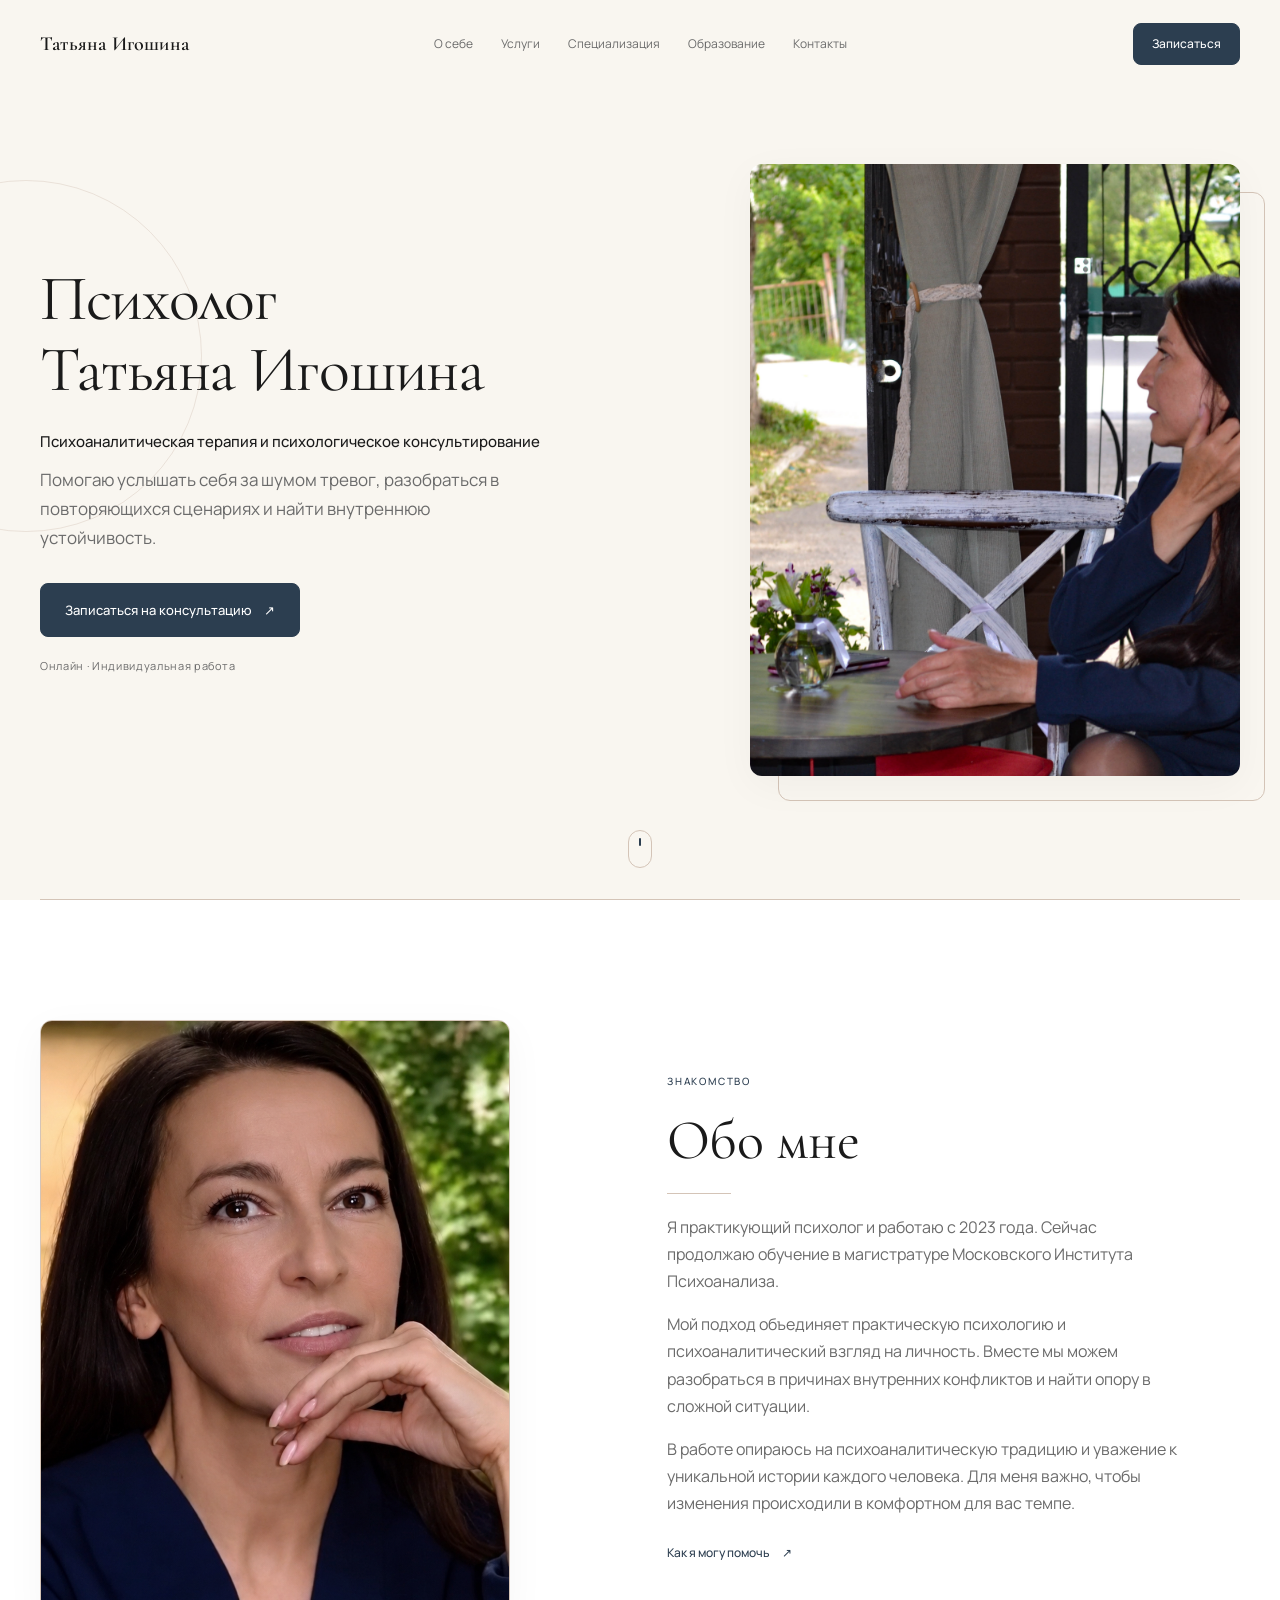
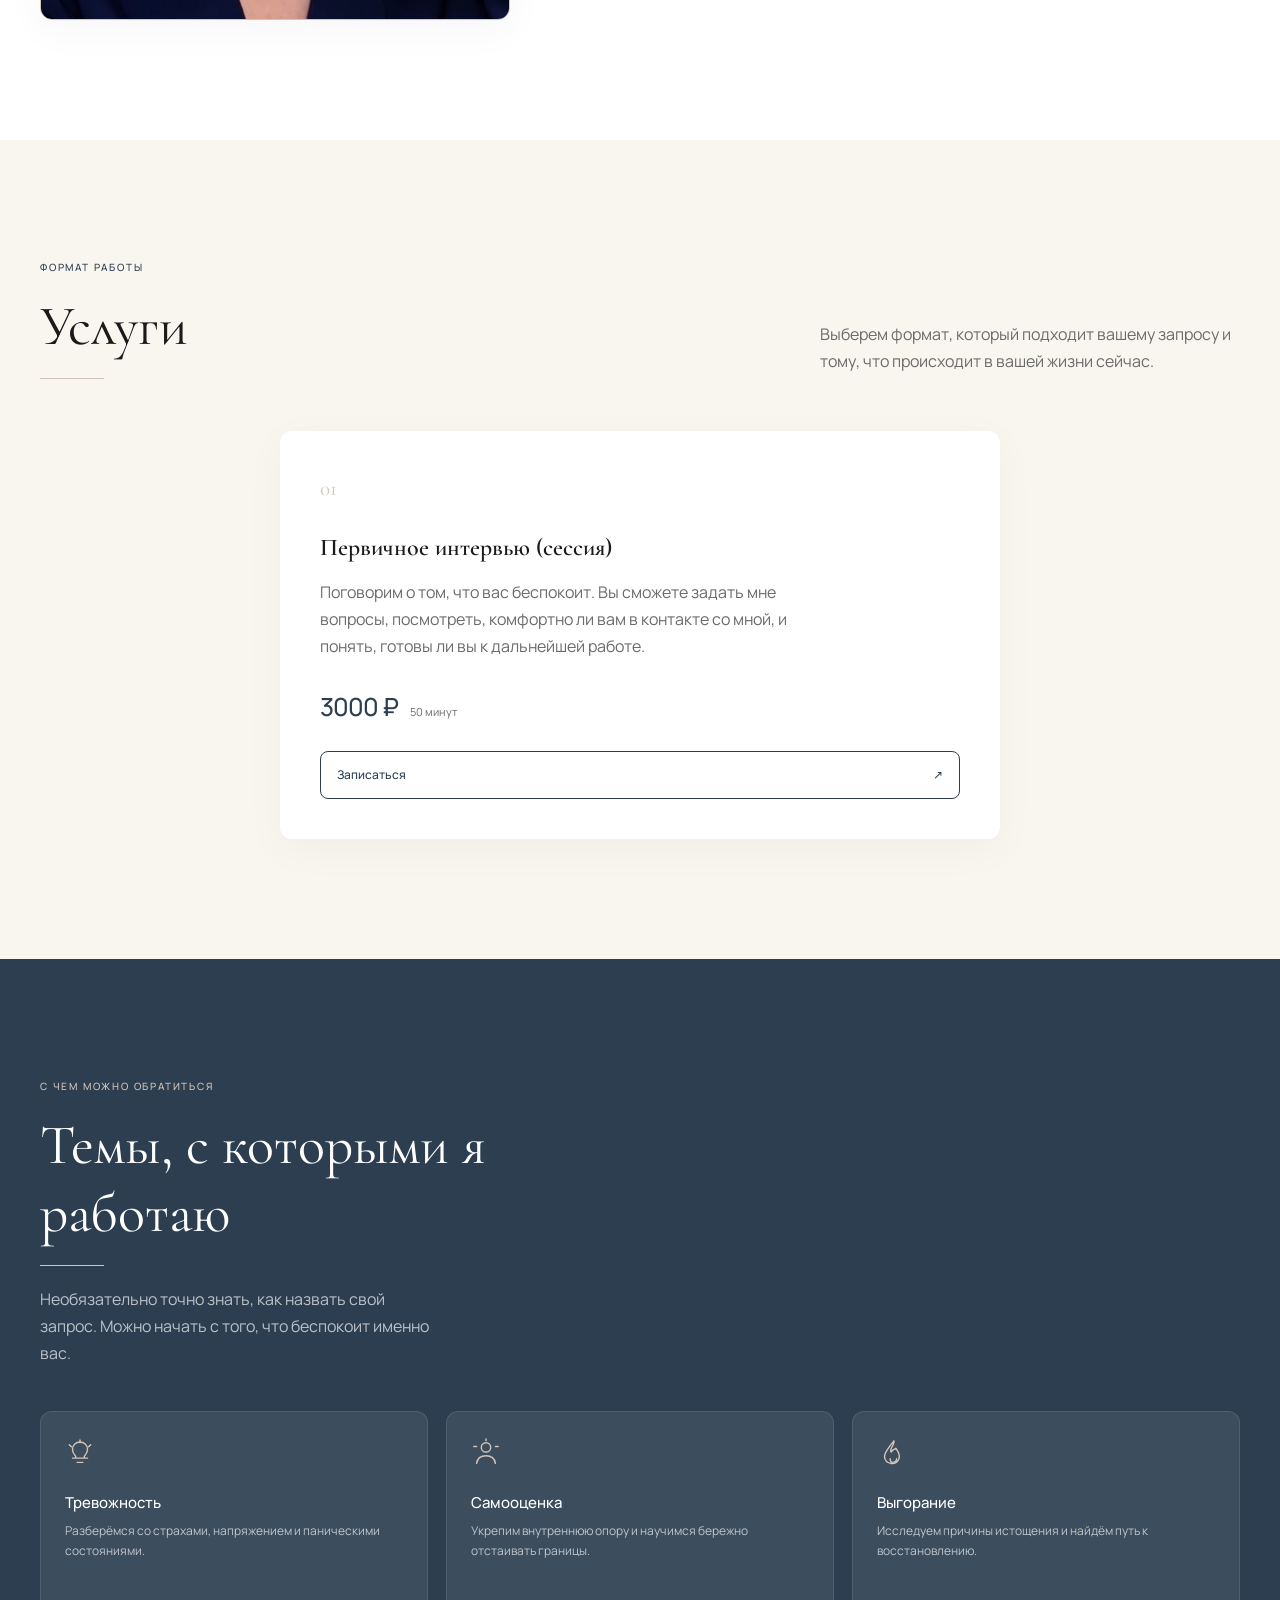
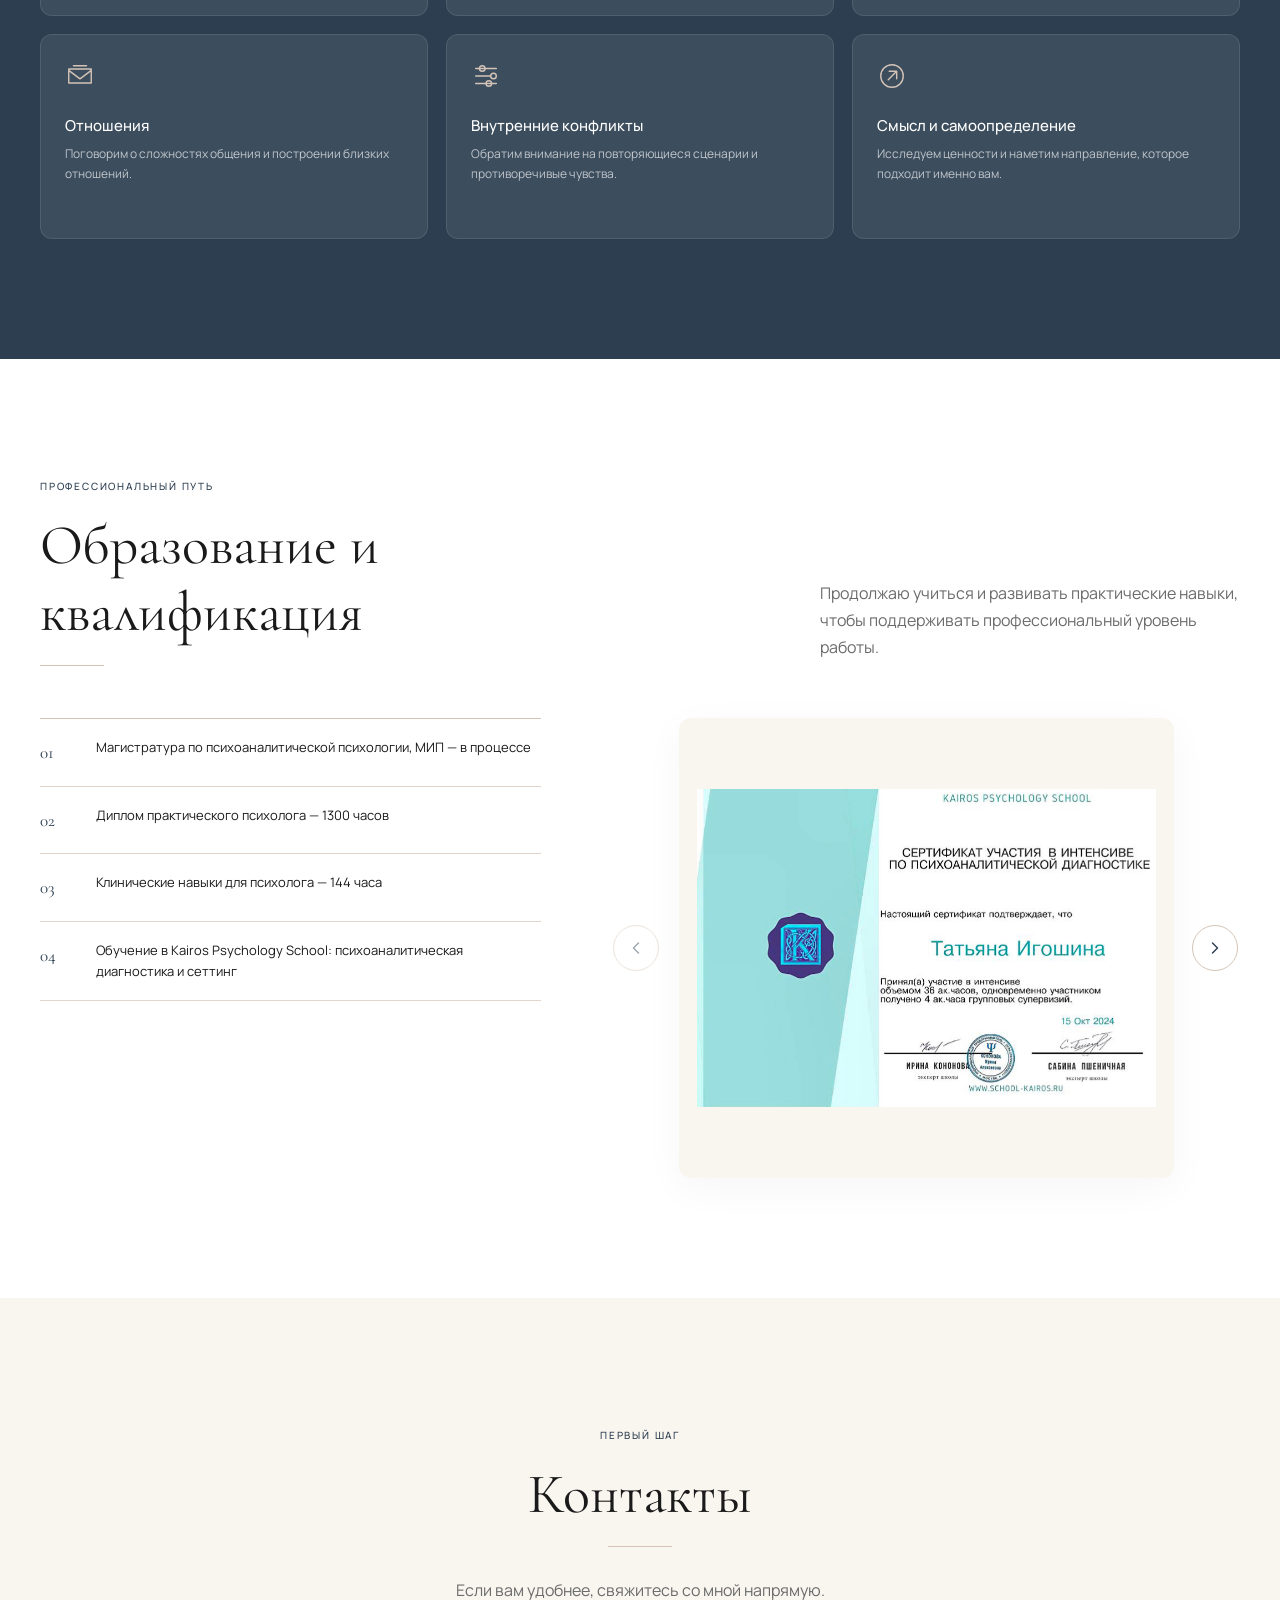
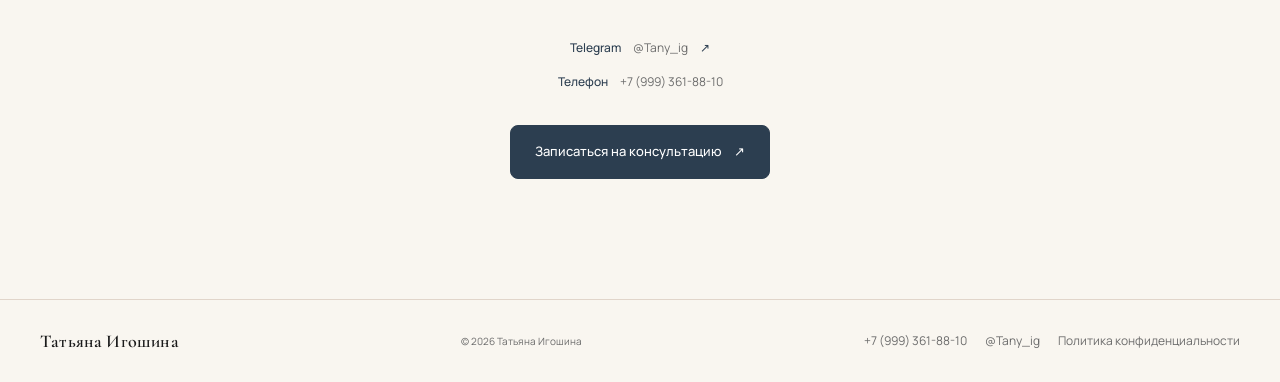
==== commit 5467fc92: "финальные правки: форма, контакты, политика, анимации" ====
--- a/index.html
+++ b/index.html
@@ -6,6 +6,7 @@
   <meta name="theme-color" content="#F9F6F0">
   <meta name="description" content="Татьяна Игошина — психолог. Психоаналитическая терапия и психологическое консультирование. Онлайн-консультации.">
   <title>Татьяна Игошина — психолог</title>
+  <link rel="icon" type="image/svg+xml" href="favicon.svg">
   <link rel="stylesheet" href="css/style.css">
   <script src="js/main.js" defer></script>
 </head>
@@ -193,8 +194,8 @@
           <h2>Контакты</h2>
           <p>Если вам удобнее, свяжитесь со мной напрямую.</p>
           <div class="contact-links">
-            <a href="https://t.me/tatyana_psy" target="_blank" rel="noopener noreferrer">Telegram <span>@tatyana_psy</span> <span aria-hidden="true">↗</span></a>
-            <a href="tel:+79991234567">Телефон <span>+7 (999) 123-45-67</span></a>
+            <a href="https://t.me/Tany_ig" target="_blank" rel="noopener noreferrer">Telegram <span>@Tany_ig</span> <span aria-hidden="true">↗</span></a>
+            <a href="tel:+79993618810">Телефон <span>+7 (999) 361-88-10</span></a>
           </div>
           <a class="button contacts-booking-link" href="booking.html">Записаться на консультацию <span aria-hidden="true">↗</span></a>
         </div>
@@ -206,7 +207,11 @@
     <div class="container footer-inner">
       <a class="wordmark footer-wordmark" href="#home">Татьяна Игошина</a>
       <p>© 2026 Татьяна Игошина</p>
-      <a class="footer-social" href="https://t.me/tatyana_psy" target="_blank" rel="noopener noreferrer">Telegram <span aria-hidden="true">↗</span></a>
+      <div class="footer-links">
+        <a class="footer-social" href="tel:+79993618810">+7 (999) 361-88-10</a>
+        <a class="footer-social" href="https://t.me/Tany_ig" target="_blank" rel="noopener noreferrer">@Tany_ig</a>
+        <a class="footer-social" href="privacy.html">Политика конфиденциальности</a>
+      </div>
     </div>
   </footer>
 </body>
--- a/css/style.css
+++ b/css/style.css
@@ -899,16 +899,89 @@
   font-size: 10px;
 }
 
+.form-consent {
+  display: flex;
+  align-items: flex-start;
+  gap: 10px;
+  margin-bottom: 22px;
+}
+
+.form-consent input {
+  position: absolute;
+  width: 1px;
+  height: 1px;
+  margin: -1px;
+  overflow: hidden;
+  clip: rect(0, 0, 0, 0);
+  clip-path: inset(50%);
+  white-space: nowrap;
+}
+
+.form-consent label {
+  position: relative;
+  padding-left: 26px;
+  cursor: pointer;
+}
+
+.form-consent label::before,
+.form-consent label::after {
+  position: absolute;
+  top: 2px;
+  left: 0;
+  width: 16px;
+  height: 16px;
+  border-radius: 3px;
+  content: "";
+}
+
+.form-consent label::before {
+  border: 1px solid var(--color-accent-light);
+  background: var(--color-surface);
+  transition: background-color 180ms ease, border-color 180ms ease;
+}
+
+.form-consent label::after {
+  top: 3px;
+  left: 5px;
+  width: 6px;
+  height: 10px;
+  border-right: 2px solid var(--color-surface);
+  border-bottom: 2px solid var(--color-surface);
+  border-radius: 0;
+  opacity: 0;
+  transform: rotate(45deg) scale(0.75);
+  transition: opacity 180ms ease, transform 180ms ease;
+}
+
+.form-consent input:checked + label::before {
+  border-color: var(--color-accent);
+  background: var(--color-accent);
+}
+
+.form-consent input:checked + label::after {
+  opacity: 1;
+  transform: rotate(45deg) scale(1);
+}
+
+.form-consent input:focus-visible + label::before {
+  outline: 2px solid var(--color-accent);
+  outline-offset: 3px;
+}
+
+.form-consent label {
+  margin: 0;
+  font-size: 11px;
+  line-height: 1.6;
+}
+
+.form-consent a {
+  text-decoration: underline;
+  text-underline-offset: 2px;
+}
+
 .form-submit {
   width: 100%;
   cursor: pointer;
-}
-
-.form-disclaimer {
-  margin: 12px 0 0;
-  font-size: 10px;
-  line-height: 1.5;
-  text-align: center;
 }
 
 .confirmation-modal {
@@ -958,14 +1031,14 @@
   stroke-linejoin: round;
 }
 
-.success-check-circle {
+.confirmation-modal[open] .success-check-circle {
   stroke-width: 3;
   stroke-dasharray: 302;
   stroke-dashoffset: 302;
   animation: draw-success-circle 900ms ease forwards;
 }
 
-.success-check-mark {
+.confirmation-modal[open] .success-check-mark {
   stroke-width: 4;
   stroke-dasharray: 68;
   stroke-dashoffset: 68;
@@ -1070,6 +1143,13 @@
 .footer-inner p {
   margin: 0;
   font-size: 10px;
+}
+
+.footer-links {
+  display: flex;
+  flex-wrap: wrap;
+  justify-content: flex-end;
+  gap: 8px 18px;
 }
 
 .reveal {
